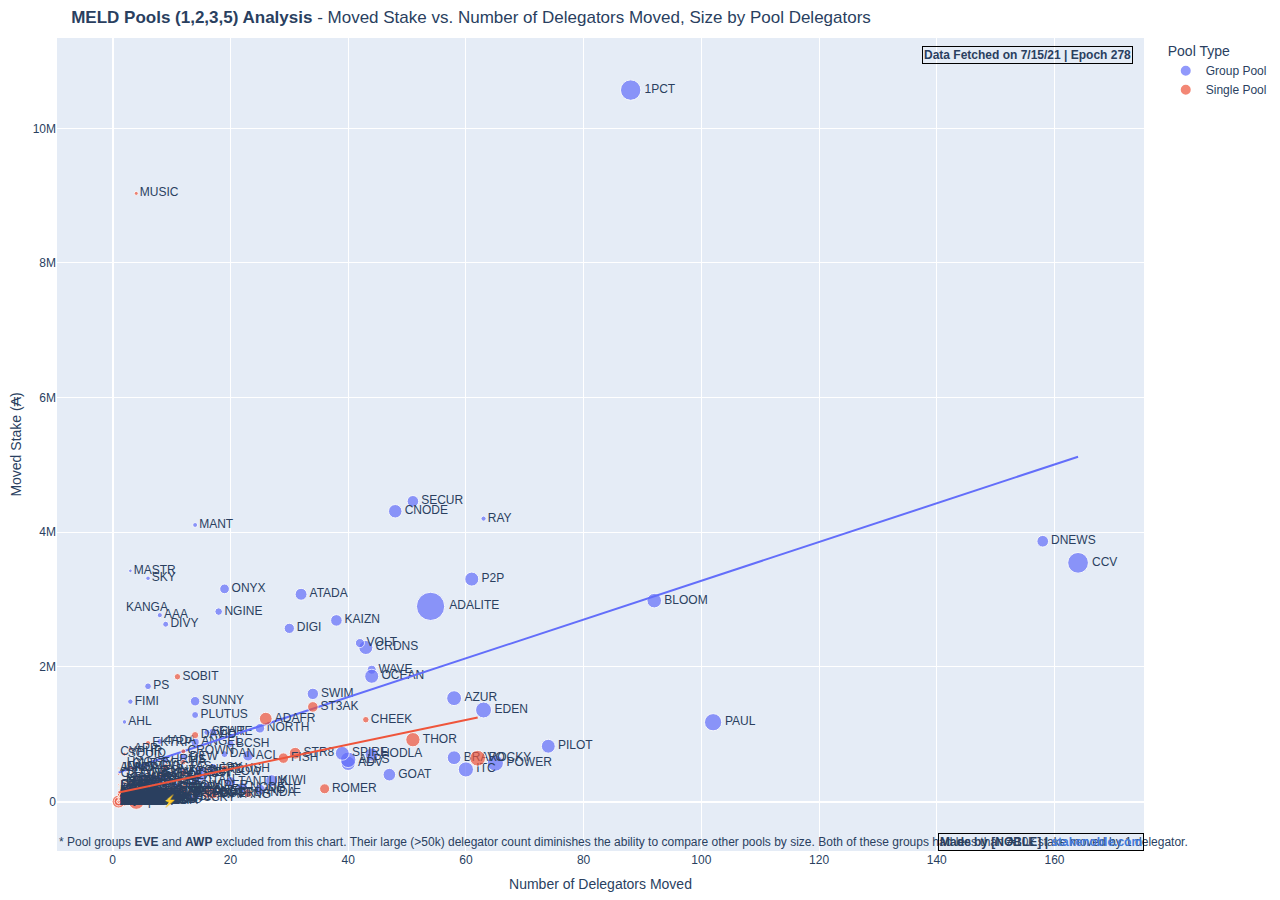
==== meld/scatter_moved_stake_vs_moved_num.html @ 7a12a962 "adding MELD research interactive charts" ====
<html>
<head><meta charset="utf-8" /></head>
<body>
    <div>                        <script type="text/javascript">window.PlotlyConfig = {MathJaxConfig: 'local'};</script>
        <script src="https://cdn.plot.ly/plotly-2.2.0.min.js"></script>                <div id="46b66e09-e6ca-4d3a-ac5b-6be91803b8ab" class="plotly-graph-div" style="height:100%; width:100%;"></div>            <script type="text/javascript">                                    window.PLOTLYENV=window.PLOTLYENV || {};                                    if (document.getElementById("46b66e09-e6ca-4d3a-ac5b-6be91803b8ab")) {                    Plotly.newPlot(                        "46b66e09-e6ca-4d3a-ac5b-6be91803b8ab",                        [{"customdata":[[3546212.306,164,2.7504832,125384308.6,12929,1.252577713,"Group Pool"],[3866968.863,158,6.4702372,55898519.09,4107,3.704572098,"Group Pool"],[1179049.884,102,1.7257276,67142850.81,8968,1.124586549,"Group Pool"],[2984603.232,92,1.5723258,186836310.9,6367,1.424369097,"Group Pool"],[10567634.4,88,0.8952632,1169826529.0,12576,0.694883133,"Group Pool"],[822571.1363,74,1.4665063,55267958.55,5819,1.255727134,"Group Pool"],[572278.3969,65,1.0511094,53872899.78,7982,0.807754443,"Group Pool"],[1360640.819,63,0.680403,198615091.7,7667,0.815006468,"Group Pool"],[4203076.259,63,12.813697,28598357.03,800,7.300115875,"Group Pool"],[3304852.618,61,2.1812592,148206375.6,5922,1.019555407,"Group Pool"],[477651.3775,60,0.9125923,51862413.36,6907,0.861202813,"Group Pool"],[652081.9637,58,1.1886097,54208818.25,5714,1.004851005,"Group Pool"],[1536357.413,58,2.1898857,68620611.09,6664,0.862838441,"Group Pool"],[2899885.34,54,0.3242707,891379229.5,24067,0.223871315,"Group Pool"],[4460345.276,51,2.9838681,145021641.8,4019,1.253071253,"Group Pool"],[4312283.156,48,7.0332833,57000235.47,5461,0.871301507,"Group Pool"],[400140.073,47,0.3332767,119662274.7,4811,0.967476328,"Group Pool"],[1958712.354,44,0.8382405,231710774.3,2480,1.743264659,"Group Pool"],[1861436.886,44,0.5752157,321745342.9,5947,0.734434986,"Group Pool"],[699852.3838,44,0.7251017,95817970.93,5239,0.832860117,"Group Pool"],[2288994.513,43,1.6768028,134220467.5,5948,0.717743282,"Group Pool"],[2354758.214,42,4.5783415,49077800.7,2492,1.657458564,"Group Pool"],[568056.8842,40,0.3972087,142444121.3,6140,0.647249191,"Group Pool"],[620698.8733,40,1.1636039,52722097.02,7273,0.546971147,"Group Pool"],[717463.6224,39,0.9972099,71229635.44,5810,0.666780646,"Group Pool"],[2691166.803,38,2.4821746,105728555.1,4021,0.93619118,"Group Pool"],[1600347.886,34,2.2299595,70165435.16,3917,0.860541635,"Group Pool"],[3079320.716,32,2.7438426,109147259.1,4291,0.740226694,"Group Pool"],[2573184.541,30,1.3422195,189137974.3,3175,0.936037441,"Group Pool"],[310376.7397,27,0.3679964,84031961.38,4316,0.621690076,"Group Pool"],[178242.7646,25,0.2628406,67635778.04,3460,0.717360115,"Group Pool"],[1088897.496,25,1.0625662,101389184.3,2764,0.89637863,"Group Pool"],[682048.707,23,0.4208879,161367910.6,3416,0.668799069,"Group Pool"],[199171.9804,22,0.3520818,56370638.34,3839,0.56980057,"Group Pool"],[290258.4653,20,0.4412289,65493842.01,3556,0.559284116,"Group Pool"],[858637.357,20,0.6509902,131038479.8,1661,1.189767995,"Group Pool"],[3159493.531,19,2.2812818,135336923.3,2830,0.666900667,"Group Pool"],[705769.7856,19,1.3373996,52066026.25,1439,1.303155007,"Group Pool"],[2822154.108,18,4.0532488,66804810.86,1723,1.03388857,"Group Pool"],[102925.2691,18,40.9616652,148346.9106,17,51.428571429,"Group Pool"],[1027318.014,17,1.7198062,58707204.12,2205,0.765076508,"Group Pool"],[501134.5307,17,0.5343536,93282182.31,2349,0.718512257,"Group Pool"],[437804.7629,17,0.7176634,60566384.82,1421,1.182197497,"Group Pool"],[1029500.596,16,1.8387695,54959062.05,1119,1.40969163,"Group Pool"],[234471.4229,16,1.2747991,18158341.91,1357,1.165331391,"Group Pool"],[409486.4037,15,0.5860568,69461964.99,5883,0.254323499,"Group Pool"],[882262.1108,14,1.3509065,64426630.93,2023,0.687285223,"Group Pool"],[4108568.066,14,7.5047264,50637838.95,721,1.904761905,"Group Pool"],[322862.3522,14,0.4783545,67171508.18,1995,0.696864111,"Group Pool"],[113473.0611,14,0.1889824,59930760.97,3993,0.34938857,"Group Pool"],[1286435.434,14,4.7350631,25881849.68,1459,0.950441276,"Group Pool"],[1490732.292,14,1.380073,106527635.4,2733,0.509646888,"Group Pool"],[57788.9665,13,0.1760608,32765513.58,1268,1.014832162,"Group Pool"],[655981.724,12,3.1416046,20224485.57,2234,0.53428317,"Group Pool"],[450229.5417,12,0.6265617,71406950.7,1438,0.827586207,"Group Pool"],[195642.5949,11,0.5170246,37644452.15,1617,0.675675676,"Group Pool"],[236677.7042,11,0.4809424,48974561.47,1321,0.825825826,"Group Pool"],[64762.14614,10,0.1154841,56014097.02,1898,0.524109015,"Group Pool"],[373210.1628,9,0.703418,52683457.87,1607,0.556930693,"Group Pool"],[122789.5467,9,0.2212436,55376925.37,1013,0.880626223,"Group Pool"],[329310.4527,9,0.6702574,48802628.73,529,1.672862454,"Group Pool"],[616596.7378,9,1.4154705,42944658.77,1284,0.696055684,"Group Pool"],[2634284.699,9,6.6458058,37004019.39,1075,0.830258303,"Group Pool"],[292204.3822,8,0.4986117,58311394.02,501,1.571709234,"Group Pool"],[2769104.179,8,5.9076489,44104097.73,798,0.992555831,"Group Pool"],[893303.6485,8,1.6432406,53469011.52,1108,0.716845878,"Group Pool"],[351458.1813,7,0.9900128,35148908.06,1432,0.486448923,"Group Pool"],[146264.0819,7,0.5282635,27541448.93,934,0.743889479,"Group Pool"],[261368.5741,7,0.4942953,52615644.91,1509,0.461741425,"Group Pool"],[4498.309691,6,0.0102729,43783635.71,836,0.712589074,"Group Pool"],[138222.495,6,0.2566313,53722109.02,1158,0.515463918,"Group Pool"],[532650.6528,6,0.9828126,53663909.99,694,0.857142857,"Group Pool"],[1713340.352,6,2.404287,69548549.26,1365,0.437636761,"Group Pool"],[3316823.809,6,7.083638,43506910.04,622,0.955414013,"Group Pool"],[89221.07516,5,0.149152,59729691.67,1299,0.383435583,"Group Pool"],[126121.8952,5,0.0485061,259886125.8,3031,0.164690382,"Group Pool"],[208678.2197,5,0.4511493,46046126.94,946,0.525762355,"Group Pool"],[44886.79175,5,0.1065995,42062980.48,248,1.976284585,"Group Pool"],[24449.36174,4,0.1639791,14885597.81,541,0.733944954,"Group Pool"],[48746.2663,4,0.0100845,483329913.8,1106,0.36036036,"Group Pool"],[96337.40816,4,0.3915085,24510385.08,579,0.686106346,"Group Pool"],[5867.41472,4,0.0295727,19834787.9,740,0.537634409,"Group Pool"],[1485157.698,3,5.0276271,28054775.71,880,0.339750849,"Group Pool"],[103884.2792,3,0.3532966,29300384.46,960,0.31152648,"Group Pool"],[28654.17291,3,0.0664848,43070148.21,1278,0.234192037,"Group Pool"],[3427531.651,3,8.3477265,37631931.03,399,0.746268657,"Group Pool"],[2518.967372,3,0.0057165,44062285.09,855,0.34965035,"Group Pool"],[19881.37717,2,0.1330252,14925693.81,438,0.454545455,"Group Pool"],[195756.5676,2,1.0380939,18661551.59,479,0.415800416,"Group Pool"],[13110.23051,2,0.0687109,19067158.18,1505,0.132714001,"Group Pool"],[3262.026128,2,0.0098608,33077504.89,518,0.384615385,"Group Pool"],[1183518.277,2,5.7164314,19520277.27,627,0.317965024,"Group Pool"],[9398.516321,2,0.531959,1757375.891,217,0.913242009,"Group Pool"],[234759.3938,2,0.533781,43745710.35,852,0.234192037,"Group Pool"],[2140.06656,1,0.0013509,158416950.9,457,0.218340611,"Group Pool"],[1238.149945,1,0.0002084,594168098.3,2131,0.046904315,"Group Pool"],[1016.778316,1,0.0002651,383525607.0,1061,0.094161959,"Group Pool"],[44671.79102,1,0.4790023,9281336.716,309,0.322580645,"Group Pool"],[44.389502,1,9.1e-06,488161828.3,114,0.869565217,"Group Pool"],[1104.62669,1,0.0004262,259178827.6,1553,0.064350064,"Group Pool"],[16191.67287,1,0.0341197,47439308.14,348,0.286532951,"Group Pool"],[1021.793761,1,0.001707,59859573.26,186,0.534759358,"Group Pool"],[150492.7147,1,1.5975825,9269534.903,107,0.925925926,"Group Pool"],[38643.34407,1,0.0865821,44593398.29,135,0.735294118,"Group Pool"],[12642.15481,1,0.0112721,112142199.0,376,0.265251989,"Group Pool"],[741.023469,1,0.0037325,19852459.41,211,0.471698113,"Group Pool"],[6232.359521,1,0.0102895,60563849.12,286,0.348432056,"Group Pool"],[1749.53507,1,0.0021226,82423993.59,467,0.213675214,"Group Pool"]],"hovertemplate":"<b>Name</b>: %{text}<br>Moved Stake (\u20b3): %{customdata[0]:,.0f}<br>% Stake Moved: %{customdata[2]:.2f}%<br>Num Delegators Moved: %{customdata[1]}<br>% Delegators Moved: %{customdata[5]:.2f}%<br>Pool Stake (\u20b3): %{customdata[3]:,.0f}<br>Pool Delegators: %{customdata[4]}<br>Pool Type: %{customdata[6]}<extra></extra>","legendgroup":"Group Pool","marker":{"color":"#636efa","size":[12929,4107,8968,6367,12576,5819,7982,7667,800,5922,6907,5714,6664,24067,4019,5461,4811,2480,5947,5239,5948,2492,6140,7273,5810,4021,3917,4291,3175,4316,3460,2764,3416,3839,3556,1661,2830,1439,1723,17,2205,2349,1421,1119,1357,5883,2023,721,1995,3993,1459,2733,1268,2234,1438,1617,1321,1898,1607,1013,529,1284,1075,501,798,1108,1432,934,1509,836,1158,694,1365,622,1299,3031,946,248,541,1106,579,740,880,960,1278,399,855,438,479,1505,518,627,217,852,457,2131,1061,309,114,1553,348,186,107,135,376,211,286,467],"sizemode":"area","sizeref":60.1675,"symbol":"circle"},"mode":"markers+text","name":"Group Pool","orientation":"v","showlegend":true,"text":["CCV","DNEWS","PAUL","BLOOM","1PCT","PILOT","POWER","EDEN","RAY","P2P","ITC","BRAVO","AZUR","ADALITE","SECUR","CNODE","GOAT","WAVE","OCEAN","HODLA","CRDNS","VOLT","ADV","ALPS","SPIRE","KAIZN","SWIM","ATADA","DIGI","KIWI","NOTE","NORTH","ACL","NODE","TANTUM","BCSH","ONYX","DAN","NGINE","WAITING","ELITE","JOY","CFLOW","SCAR","VIPER","STI","ANGEL","MANT","TITAN","NEDS","PLUTUS","SUNNY","HUSKY","DEW","KYSN","BSSP","CROW","ZETIC","CAPEX","TAPSY","CAFE","HRMS","DIVY","STACK","AAA","4ADA","KOPI","ADASTAT","VINCE","ADOSIA","TERA","LOVE","PS","SKY","CONGE","COOL","ENDVR","RAT","SWAG","EMURGO","NLD","BULPR","FIMI","UKADA","LONDN","MASTR","CANUK","0PCT","VS","THC","CHEAP","AHL","CAKE","DINO","JAZZ","MS","IOG","SPACE","LEO","SPS","ADAST","BEAST","EARN","CSN","FUN","ARTZ","STHK","AICHI"],"textposition":"middle right","type":"scatter","x":[164,158,102,92,88,74,65,63,63,61,60,58,58,54,51,48,47,44,44,44,43,42,40,40,39,38,34,32,30,27,25,25,23,22,20,20,19,19,18,18,17,17,17,16,16,15,14,14,14,14,14,14,13,12,12,11,11,10,9,9,9,9,9,8,8,8,7,7,7,6,6,6,6,6,5,5,5,5,4,4,4,4,3,3,3,3,3,2,2,2,2,2,2,2,1,1,1,1,1,1,1,1,1,1,1,1,1,1],"xaxis":"x","y":[3546212.306,3866968.863,1179049.884,2984603.232,10567634.4,822571.1363,572278.3969,1360640.819,4203076.259,3304852.618,477651.3775,652081.9637,1536357.413,2899885.34,4460345.276,4312283.156,400140.073,1958712.354,1861436.886,699852.3838,2288994.513,2354758.214,568056.8842,620698.8733,717463.6224,2691166.803,1600347.886,3079320.716,2573184.541,310376.7397,178242.7646,1088897.496,682048.707,199171.9804,290258.4653,858637.357,3159493.531,705769.7856,2822154.108,102925.2691,1027318.014,501134.5307,437804.7629,1029500.596,234471.4229,409486.4037,882262.1108,4108568.066,322862.3522,113473.0611,1286435.434,1490732.292,57788.9665,655981.724,450229.5417,195642.5949,236677.7042,64762.14614,373210.1628,122789.5467,329310.4527,616596.7378,2634284.699,292204.3822,2769104.179,893303.6485,351458.1813,146264.0819,261368.5741,4498.309691,138222.495,532650.6528,1713340.352,3316823.809,89221.07516,126121.8952,208678.2197,44886.79175,24449.36174,48746.2663,96337.40816,5867.41472,1485157.698,103884.2792,28654.17291,3427531.651,2518.967372,19881.37717,195756.5676,13110.23051,3262.026128,1183518.277,9398.516321,234759.3938,2140.06656,1238.149945,1016.778316,44671.79102,44.389502,1104.62669,16191.67287,1021.793761,150492.7147,38643.34407,12642.15481,741.023469,6232.359521,1749.53507],"yaxis":"y"},{"hovertemplate":"<b>OLS trendline</b><br>moved_stake_ada = 28786.5 * num_moved + 401080<br>R<sup>2</sup>=0.309057<br><br>Pool Type=Group Pool<br>Number of Delegators Moved=%{x}<br>Moved Stake (\u20b3)=%{y} <b>(trend)</b><extra></extra>","legendgroup":"Group Pool","marker":{"color":"#636efa","symbol":"circle"},"mode":"lines","name":"Group Pool","showlegend":false,"textposition":"middle right","type":"scatter","x":[1,1,1,1,1,1,1,1,1,1,1,1,1,1,2,2,2,2,2,2,2,3,3,3,3,3,4,4,4,4,5,5,5,5,6,6,6,6,6,7,7,7,8,8,8,9,9,9,9,9,10,11,11,12,12,13,14,14,14,14,14,14,15,16,16,17,17,17,18,18,19,19,20,20,22,23,25,25,27,30,32,34,38,39,40,40,42,43,44,44,44,47,48,51,54,58,58,60,61,63,63,65,74,88,92,102,158,164],"xaxis":"x","y":[429866.00479498773,429866.00479498773,429866.00479498773,429866.00479498773,429866.00479498773,429866.00479498773,429866.00479498773,429866.00479498773,429866.00479498773,429866.00479498773,429866.00479498773,429866.00479498773,429866.00479498773,429866.00479498773,458652.4567296595,458652.4567296595,458652.4567296595,458652.4567296595,458652.4567296595,458652.4567296595,458652.4567296595,487438.90866433125,487438.90866433125,487438.90866433125,487438.90866433125,487438.90866433125,516225.36059900303,516225.36059900303,516225.36059900303,516225.36059900303,545011.8125336748,545011.8125336748,545011.8125336748,545011.8125336748,573798.2644683465,573798.2644683465,573798.2644683465,573798.2644683465,573798.2644683465,602584.7164030182,602584.7164030182,602584.7164030182,631371.1683376901,631371.1683376901,631371.1683376901,660157.6202723618,660157.6202723618,660157.6202723618,660157.6202723618,660157.6202723618,688944.0722070335,717730.5241417054,717730.5241417054,746516.9760763771,746516.9760763771,775303.4280110488,804089.8799457205,804089.8799457205,804089.8799457205,804089.8799457205,804089.8799457205,804089.8799457205,832876.3318803923,861662.783815064,861662.783815064,890449.2357497357,890449.2357497357,890449.2357497357,919235.6876844076,919235.6876844076,948022.1396190793,948022.1396190793,976808.591553751,976808.591553751,1034381.4954230946,1063167.9473577663,1120740.8512271098,1120740.8512271098,1178313.7550964532,1264673.1109004687,1322246.014769812,1379818.9186391556,1494964.7263778425,1523751.1783125144,1552537.630247186,1552537.630247186,1610110.5341165299,1638896.9860512014,1667683.4379858733,1667683.4379858733,1667683.4379858733,1754042.7937898883,1782829.2457245602,1869188.6015285756,1955547.9573325906,2070693.7650712775,2070693.7650712775,2128266.6689406214,2157053.120875293,2214626.0247446364,2214626.0247446364,2272198.92861398,2531276.9960260256,2934287.3231114303,3049433.130850117,3337297.650196835,4949338.958538453,5122057.670146483],"yaxis":"y"},{"customdata":[[644061.606,62,1.2639277,50313092.45,7437,0.826776904,"Single Pool"],[919489.5613,51,1.8465709,48874945.68,6175,0.819145519,"Single Pool"],[1216540.093,43,7.6584458,14668407.43,1268,3.279938978,"Single Pool"],[190497.3836,36,0.7470524,25309370.02,3049,1.166936791,"Single Pool"],[1406746.581,34,3.1097421,43830013.34,3362,1.001177856,"Single Pool"],[718134.0564,31,1.1225809,63253566.08,4217,0.729755179,"Single Pool"],[645925.4494,29,1.5376501,41361383.62,3327,0.864123957,"Single Pool"],[1231797.752,26,2.0272076,59531479.88,4941,0.523454802,"Single Pool"],[121811.9219,23,0.3884459,31236970.97,2134,1.066295781,"Single Pool"],[489938.9053,19,1.6427791,29333846.75,1509,1.243455497,"Single Pool"],[121178.2337,17,0.4383876,27520626.64,3453,0.489913545,"Single Pool"],[153861.8289,17,71.1792449,62299.25737,13,56.666666667,"Single Pool"],[112366.6985,16,0.1755587,63892847.17,2242,0.708591674,"Single Pool"],[142491.6997,16,0.4499201,31527955.25,1311,1.205727204,"Single Pool"],[475729.5172,16,3.0606253,15067810.54,378,4.060913706,"Single Pool"],[987220.6259,14,3.6512867,26050388.43,1573,0.882167612,"Single Pool"],[117169.6479,13,0.2182518,53568372.79,1148,1.119724376,"Single Pool"],[423827.9596,12,1.249914,33484741.01,1393,0.854092527,"Single Pool"],[586056.3522,12,19.935303,2353735.198,832,1.421800948,"Single Pool"],[185674.3999,12,0.6349525,29056576.77,2279,0.523788739,"Single Pool"],[746853.9548,12,2.6937637,26978441.39,748,1.578947368,"Single Pool"],[66251.71563,11,1.6002684,4073786.088,433,2.477477477,"Single Pool"],[1854765.264,11,3.9066085,45622868.76,1235,0.88282504,"Single Pool"],[45862.55642,10,1.2416531,3647806.46,795,1.242236025,"Single Pool"],[139515.0341,10,0.4260706,32605062.98,3438,0.290023202,"Single Pool"],[188884.427,9,1.016278,18397016.33,707,1.25698324,"Single Pool"],[509710.4153,9,0.8024308,63011086.4,1467,0.609756098,"Single Pool"],[52996.38011,9,0.2448281,21593366.8,542,1.633393829,"Single Pool"],[144755.2252,8,0.6196729,23215185.04,544,1.449275362,"Single Pool"],[25818.88015,8,0.1276713,20197106.45,444,1.769911504,"Single Pool"],[160376.6347,8,0.6944904,22932331.65,324,2.409638554,"Single Pool"],[425007.4132,8,2.3256536,17849744.01,561,1.405975395,"Single Pool"],[19589.56793,8,0.0775122,25253301.63,974,0.814663951,"Single Pool"],[25569.99481,8,0.2574257,9907391.417,1053,0.754005655,"Single Pool"],[196533.6278,8,0.5851863,33388265.54,890,0.890868597,"Single Pool"],[413445.0708,7,1.9580288,20701927.72,411,1.674641148,"Single Pool"],[114228.3393,7,1.282707,8791027.559,273,2.5,"Single Pool"],[461704.7664,6,4.4626873,9884186.267,356,1.657458564,"Single Pool"],[49893.96929,6,0.15299,32562681.25,1508,0.396301189,"Single Pool"],[317440.5246,6,5.3982576,5562985.098,226,2.586206897,"Single Pool"],[361895.5452,6,0.884369,40559431.52,910,0.655021834,"Single Pool"],[69995.99299,6,0.4151249,16791431.81,2111,0.283419934,"Single Pool"],[869557.7341,6,2.2642653,37533969.25,799,0.745341615,"Single Pool"],[172936.5321,6,0.4585267,37542756.17,708,0.840336134,"Single Pool"],[18127.39356,6,0.2182352,8288227.615,592,1.003344482,"Single Pool"],[225036.4623,5,3.0588951,7131752.591,154,3.144654088,"Single Pool"],[304062.7474,5,3.6152227,8106560.166,421,1.17370892,"Single Pool"],[5273.141968,5,0.0827715,6365451.364,145,3.333333333,"Single Pool"],[81288.69937,5,0.3269238,24783431.37,403,1.225490196,"Single Pool"],[62002.29956,5,0.4046351,15261014.59,169,2.873563218,"Single Pool"],[43372.63782,5,0.1855606,23330467.36,599,0.82781457,"Single Pool"],[53553.06657,5,0.3105609,17190426.47,626,0.792393027,"Single Pool"],[31088.96603,4,0.38395,8066050.893,151,2.580645161,"Single Pool"],[74966.65453,4,2.231922,3283871.782,396,1.0,"Single Pool"],[9033381.457,4,75.0031856,3010615.592,480,0.826446281,"Single Pool"],[22000.22088,4,2.5817463,830144.7327,86,4.444444444,"Single Pool"],[61518.51486,4,0.2631306,23317942.79,723,0.550206327,"Single Pool"],[4516.792391,4,0.0328705,13736647.82,7865,0.05083238,"Single Pool"],[105932.3643,4,11.806733,791287.5924,67,5.633802817,"Single Pool"],[128816.5903,4,1.4122718,8992415.922,444,0.892857143,"Single Pool"],[9995.934638,4,0.1805912,5525122.304,271,1.454545455,"Single Pool"],[114536.6731,4,0.6679934,17031842.48,1051,0.379146919,"Single Pool"],[285036.7593,3,14.2008118,1722149.611,100,2.912621359,"Single Pool"],[20527.8112,3,0.5050887,4043671.437,688,0.434153401,"Single Pool"],[558794.9203,3,37.0372217,949943.8412,75,3.846153846,"Single Pool"],[4284.885346,3,0.0195024,21966819.26,284,1.045296167,"Single Pool"],[4739.401193,3,0.3148962,1500328.424,24,11.111111111,"Single Pool"],[157938.6171,3,1.2646607,12330677.61,491,0.607287449,"Single Pool"],[44924.75265,3,0.9316645,4777063.583,550,0.542495479,"Single Pool"],[1727.729161,3,0.0217426,7944539.945,449,0.663716814,"Single Pool"],[34119.92199,3,0.1717233,19835003.13,257,1.153846154,"Single Pool"],[171455.0779,3,0.9472173,17929468.91,323,0.920245399,"Single Pool"],[112121.6846,3,1.1451116,9679210.816,263,1.127819549,"Single Pool"],[8944.641116,3,0.1453453,6145120.127,154,1.910828025,"Single Pool"],[10955.23905,3,0.2595829,4209369.066,241,1.229508197,"Single Pool"],[25116.47815,3,0.1473398,17021513.72,555,0.537634409,"Single Pool"],[354072.4869,3,2.1617057,16025237.75,131,2.23880597,"Single Pool"],[129499.7307,3,1.9436818,6533099.551,377,0.789473684,"Single Pool"],[79586.99723,3,0.1804661,44021207.8,507,0.588235294,"Single Pool"],[12042.14028,3,0.1597169,7527634.342,264,1.123595506,"Single Pool"],[1075.238284,3,8.9748566,10905.32402,16,15.789473684,"Single Pool"],[12839.74139,3,0.2633948,4861872.664,568,0.525394046,"Single Pool"],[11261.5017,3,0.4980143,2250019.285,115,2.542372881,"Single Pool"],[307981.0356,3,6.4520635,4465391.65,51,5.555555556,"Single Pool"],[502339.5634,3,7.8617863,5887296.897,420,0.709219858,"Single Pool"],[3468.589357,3,0.2276307,1520310.355,88,3.296703297,"Single Pool"],[787236.4835,3,3.4187849,22239555.71,553,0.539568345,"Single Pool"],[4558.918101,2,0.0257085,17728553.85,59,3.278688525,"Single Pool"],[1529.552545,2,4.1667623,35178.86557,3,40.0,"Single Pool"],[31701.72287,2,0.1397707,22649530.09,160,1.234567901,"Single Pool"],[675.946673,2,0.0240813,2806258.418,95,2.06185567,"Single Pool"],[46713.44431,2,0.1392436,33501298.28,280,0.709219858,"Single Pool"],[274919.863,2,1.4634682,18510583.24,359,0.55401662,"Single Pool"],[704115.1798,2,3.4139656,19920438.95,427,0.466200466,"Single Pool"],[4654.769595,2,0.2315166,2005900.429,64,3.03030303,"Single Pool"],[13453.50728,2,0.1355584,9911055.459,72,2.702702703,"Single Pool"],[30237.19436,2,1.1888198,2513225.919,235,0.843881857,"Single Pool"],[8795.577387,2,0.3968673,2207456.068,69,2.816901408,"Single Pool"],[2824.448734,2,0.0191056,14780501.23,515,0.386847195,"Single Pool"],[15859.50444,2,29.1659631,38517.25109,13,13.333333333,"Single Pool"],[1734.400473,2,0.0185169,9364846.517,2386,0.083752094,"Single Pool"],[6005.337067,2,6.4455997,87164.22636,19,9.523809524,"Single Pool"],[86250.3419,2,1.2178093,6996167.144,253,0.784313725,"Single Pool"],[36621.68536,2,1.0171216,3563900.019,24,7.692307692,"Single Pool"],[14442.32159,2,0.0719257,20065045.13,178,1.111111111,"Single Pool"],[111666.3858,2,0.4743254,23430479.29,172,1.149425287,"Single Pool"],[3976.105638,2,0.2817978,1407002.277,160,1.234567901,"Single Pool"],[1306.63365,2,0.0820678,1590831.882,514,0.387596899,"Single Pool"],[26181.47359,2,0.5934003,4385928.764,233,0.85106383,"Single Pool"],[109764.4604,2,8.0100241,1260574.248,53,3.636363636,"Single Pool"],[2658.380291,2,0.305393,867819.9545,134,1.470588235,"Single Pool"],[29558.87406,2,0.2516307,11717368.5,293,0.677966102,"Single Pool"],[21147.25839,2,2.8652491,716912.7835,28,6.666666667,"Single Pool"],[55969.37667,2,5.4488246,971213.1882,62,3.125,"Single Pool"],[5578.193551,2,0.0947251,5883243.196,378,0.526315789,"Single Pool"],[26178.28357,2,0.0855432,30576219.92,281,0.706713781,"Single Pool"],[436537.5774,2,51.9963136,403017.2815,39,4.87804878,"Single Pool"],[331219.6891,2,5.1760713,6067836.046,31,6.060606061,"Single Pool"],[300529.0615,2,9.5115923,2859079.26,52,3.703703704,"Single Pool"],[95998.11791,2,0.6968674,13679667.2,510,0.390625,"Single Pool"],[158.228584,2,0.0040131,3942648.211,113,1.739130435,"Single Pool"],[216637.8832,2,6.9189257,2914453.449,283,0.701754386,"Single Pool"],[574838.9272,2,15.3253421,3176065.455,103,1.904761905,"Single Pool"],[101798.8601,2,0.3543098,28629796.5,172,1.149425287,"Single Pool"],[38020.21141,2,1.2415036,3024412.443,144,1.369863014,"Single Pool"],[2872022.427,2,31.5144237,6241336.124,14,12.5,"Single Pool"],[71046.55946,2,1.3979233,5011246.662,917,0.217627856,"Single Pool"],[126280.5233,2,0.7554701,16589208.15,280,0.709219858,"Single Pool"],[25664.92204,1,0.5064557,5041889.865,254,0.392156863,"Single Pool"],[405474.7111,1,27.9913326,1043097.663,125,0.793650794,"Single Pool"],[6638.96132,1,2.7155324,237842.0598,16,5.882352941,"Single Pool"],[20291.63877,1,7.3052088,257477.8191,13,7.142857143,"Single Pool"],[21241.61808,1,0.5643686,3742542.754,49,2.0,"Single Pool"],[500670.6977,1,11.1131717,4004530.075,87,1.136363636,"Single Pool"],[5479.736618,1,0.0233591,23453159.14,103,0.961538462,"Single Pool"],[4713.408868,1,0.0952497,4943764.143,449,0.222222222,"Single Pool"],[107050.7644,1,15.8859272,566820.917,153,0.649350649,"Single Pool"],[131090.7074,1,23.3350373,430685.5853,15,6.25,"Single Pool"],[5811.726642,1,0.0962704,6031064.872,98,1.01010101,"Single Pool"],[1162.657139,1,0.0830858,1398183.061,16,5.882352941,"Single Pool"],[1001.16742,1,0.02306,4340575.348,38,2.564102564,"Single Pool"],[3205.977097,1,3.7181586,83018.88464,3,25.0,"Single Pool"],[1002.350475,1,0.0135975,7370552.255,5055,0.019778481,"Single Pool"],[14.021961,1,0.0007634,1836673.67,105,0.943396226,"Single Pool"],[359.999658,1,0.002184,16483318.73,63,1.5625,"Single Pool"],[4942.397536,1,0.026148,18896674.25,116,0.854700855,"Single Pool"],[12717.26745,1,0.1465585,8664544.122,111,0.892857143,"Single Pool"],[11048.82636,1,60.8933466,7095.727985,6,14.285714286,"Single Pool"],[10072.11542,1,2.2320349,441180.4712,49,2.0,"Single Pool"],[152.263293,1,0.0037126,4101159.205,211,0.471698113,"Single Pool"],[1029.512343,1,0.0102225,10070026.29,49,2.0,"Single Pool"],[3120.416541,1,0.0199633,15627623.98,46,2.127659574,"Single Pool"],[47.451982,1,0.0002561,18531371.39,285,0.34965035,"Single Pool"],[1039.174881,1,0.0154108,6742106.138,177,0.561797753,"Single Pool"],[318.103904,1,0.004414,7206410.815,124,0.8,"Single Pool"],[429.889468,1,0.0473857,906783.131,63,1.5625,"Single Pool"],[505.581081,1,0.2369059,212904.4703,31,3.125,"Single Pool"],[35706.14308,1,0.2174744,16382840.47,155,0.641025641,"Single Pool"],[3720.506334,1,0.0556593,6680711.16,250,0.398406375,"Single Pool"],[996.301627,1,0.0145341,6853930.29,411,0.242718447,"Single Pool"],[129854.079,1,2.4186217,5239074.731,133,0.746268657,"Single Pool"],[2044.125036,1,0.0452401,4516349.836,48,2.040816327,"Single Pool"],[37.391597,1,0.0004956,7544421.632,91,1.086956522,"Single Pool"],[500094.9662,1,9.083474,5005452.439,9,10.0,"Single Pool"],[2328.96196,1,0.0143458,16232106.73,224,0.444444444,"Single Pool"],[5510.410688,1,0.0337846,16304906.8,29,3.333333333,"Single Pool"],[966.734742,1,0.0100433,9624663.457,21,4.545454545,"Single Pool"],[1255.578591,1,0.1465465,855522.854,146,0.680272109,"Single Pool"],[5403.412795,1,0.0374679,14416056.17,89,1.111111111,"Single Pool"],[33358.99262,1,4.7886002,663274.491,130,0.763358779,"Single Pool"],[88484.62604,1,2.2715481,3806860.018,49,2.0,"Single Pool"],[2138.820443,1,0.3645296,584595.4855,5,16.666666667,"Single Pool"],[1006.977443,1,0.0116025,8677980.618,135,0.735294118,"Single Pool"],[5992.349851,1,0.2792096,2140190.604,25,3.846153846,"Single Pool"],[838.473394,1,0.0053633,15632636.1,174,0.571428571,"Single Pool"],[252625.5126,1,9.7493122,2338588.188,101,0.980392157,"Single Pool"],[170879.5622,1,1.0693191,15809341.9,19,5.0,"Single Pool"],[230371.6107,1,4.4076394,4996272.132,38,2.564102564,"Single Pool"],[130508.9936,1,10.6030153,1100357.796,37,2.631578947,"Single Pool"],[160557.5536,1,4.0430416,3810649.527,8,11.111111111,"Single Pool"],[90827.14669,1,2.4088126,3679791.835,13,7.142857143,"Single Pool"],[3523.002768,1,0.0536303,6565532.693,29,3.333333333,"Single Pool"],[2093.024269,1,0.676656,307225.7992,12,7.692307692,"Single Pool"],[610.388464,1,0.0539546,1130689.597,15,6.25,"Single Pool"],[735.289533,1,0.040606,1810055.475,262,0.380228137,"Single Pool"],[5589.480341,1,0.0342841,16297847.54,65,1.515151515,"Single Pool"],[32632.26554,1,2.3129781,1378201.062,124,0.8,"Single Pool"],[314.463208,1,0.0189755,1656896.314,23,4.166666667,"Single Pool"],[15.823924,1,0.0130688,121066.324,12,7.692307692,"Single Pool"],[100094.9429,1,0.6758988,14709065.5,199,0.5,"Single Pool"],[2966.882236,1,0.046912,6321383.422,174,0.571428571,"Single Pool"],[36516.00141,1,4.196084,833724.0088,61,1.612903226,"Single Pool"],[49.009915,1,0.0009089,5392012.398,51,1.923076923,"Single Pool"],[10112.41852,1,0.1919228,5258889.623,191,0.520833333,"Single Pool"],[14203.82986,1,0.4005353,3532008.071,49,2.0,"Single Pool"],[816.493428,1,0.4724395,172008.4818,102,0.970873786,"Single Pool"],[19657.01141,1,0.5238793,3732545.265,30,3.225806452,"Single Pool"],[690.570399,1,0.015881,4347715.456,183,0.543478261,"Single Pool"],[2611.283895,1,0.0765491,3408640.72,82,1.204819277,"Single Pool"],[251790.7949,1,44.4674822,314444.9854,50,1.960784314,"Single Pool"],[20806.22616,1,1.5432882,1327368.813,34,2.857142857,"Single Pool"],[62904.80804,1,26.48286,174625.4584,10,9.090909091,"Single Pool"],[1160.934618,1,0.0534412,2171196.927,54,1.818181818,"Single Pool"],[6622.933805,1,0.2116217,3122987.5,62,1.587301587,"Single Pool"],[563.716882,1,0.0034506,16336119.81,446,0.223713647,"Single Pool"],[50003.27898,1,0.6030169,8242181.78,178,0.558659218,"Single Pool"],[735842.7867,1,21.4865666,2688821.562,43,2.272727273,"Single Pool"],[2089.146428,1,1.0817696,191033.9015,11,8.333333333,"Single Pool"],[1904.459588,1,0.4299155,441080.1647,47,2.083333333,"Single Pool"],[1897.281253,1,0.0265998,7130789.546,2308,0.043308792,"Single Pool"],[52740.34434,1,12.9216094,355415.8124,68,1.449275362,"Single Pool"],[101631.9985,1,0.834794,12072869.07,176,0.564971751,"Single Pool"],[64974.82788,1,1.7365424,3676645.734,56,1.754385965,"Single Pool"],[806.922791,1,0.0044428,18161504.42,361,0.276243094,"Single Pool"],[18.346773,1,0.0962407,19045.08128,4,20.0,"Single Pool"],[44997.65817,1,49.9988723,44999.68798,2,33.333333333,"Single Pool"],[185482.7252,1,3.3983461,5272546.538,53,1.851851852,"Single Pool"],[1109.428438,1,0.0319074,3475914.342,311,0.320512821,"Single Pool"],[50.568507,1,0.0007102,7120010.138,286,0.348432056,"Single Pool"],[10300.83141,1,0.2026872,5071830.235,50,1.960784314,"Single Pool"]],"hovertemplate":"<b>Name</b>: %{text}<br>Moved Stake (\u20b3): %{customdata[0]:,.0f}<br>% Stake Moved: %{customdata[2]:.2f}%<br>Num Delegators Moved: %{customdata[1]}<br>% Delegators Moved: %{customdata[5]:.2f}%<br>Pool Stake (\u20b3): %{customdata[3]:,.0f}<br>Pool Delegators: %{customdata[4]}<br>Pool Type: %{customdata[6]}<extra></extra>","legendgroup":"Single Pool","marker":{"color":"#EF553B","size":[7437,6175,1268,3049,3362,4217,3327,4941,2134,1509,3453,13,2242,1311,378,1573,1148,1393,832,2279,748,433,1235,795,3438,707,1467,542,544,444,324,561,974,1053,890,411,273,356,1508,226,910,2111,799,708,592,154,421,145,403,169,599,626,151,396,480,86,723,7865,67,444,271,1051,100,688,75,284,24,491,550,449,257,323,263,154,241,555,131,377,507,264,16,568,115,51,420,88,553,59,3,160,95,280,359,427,64,72,235,69,515,13,2386,19,253,24,178,172,160,514,233,53,134,293,28,62,378,281,39,31,52,510,113,283,103,172,144,14,917,280,254,125,16,13,49,87,103,449,153,15,98,16,38,3,5055,105,63,116,111,6,49,211,49,46,285,177,124,63,31,155,250,411,133,48,91,9,224,29,21,146,89,130,49,5,135,25,174,101,19,38,37,8,13,29,12,15,262,65,124,23,12,199,174,61,51,191,49,102,30,183,82,50,34,10,54,62,446,178,43,11,47,2308,68,176,56,361,4,2,53,311,286,50],"sizemode":"area","sizeref":60.1675,"symbol":"circle"},"mode":"markers+text","name":"Single Pool","orientation":"v","showlegend":true,"text":["ROCKY","THOR","CHEEK","ROMER","ST3AK","STR8","FISH","ADAFR","BANDA","PLUSH","LOOT","0e76c","HYPER","ONE1","NERD","DAVID","FAIR","QUEEN","TIA","BRADA","CROWN","HOSK","SOBIT","0","SARGA","ASTRA","OCTAS","POLY","GROW","MESH","247","SMAUG","ATLAS","SEED","BLOCK","PEGA","KYBBN","WEQNT","APOP","H4SH","ADAGE","CSS","EKTRP","GURU","WORLD","EoK","RATS","LUKE","HOTEL","BITA","WAAUS","NOOPS","SAND","ASPEN","MUSIC","ARTA","CERO","BTCAO","FORGE","POA","EAGLE","TOAST","MRQR","LAMB","CHRTY","AZTEC","ZOD","KIND","LIX","CAR","CARE4","ZONE","ADAOZ","NASEC","AOAUS","OASIS","ENACT","CLIMA","CLIO1","JOEY","a6774","POLAR","VADA","AFRIK","ADP","POOP","APP","AGAPE","GIVE","COSMC","BABEL","1JPN","BSP","SQUID","Malu","CRFA","BERRY","ADA","DEAD","DAWN","PHRCK","DEN","KOALA","1VICA","OYSTR","ADAAP","1COMM","TOPO\u26a1","SOLO","TEXAN","COSD","SUN","NFT","NFTY","ADI","LEAF","SUNNE","KNOW","NIMUE","BEAVR","GAIA","H2O","HYGGE","COFFE","PUMP","KANGA","ODIN","ADAVN","ECO","OZZY","COINZ","POOLU","TQWS","JUNO","OSAKA","ISR","NOBES","HEX","XYZ","ALPHA","DINGO","HOOAH","CARDs","EASY1","SHKTI","CPS","RDLRT","LINUX","ATM1","DARK","AACC","LTES","LATIN","BUFFY","ANP","ALLI","AADA","307","OUROS","UK007","LCP","AUSST","MUSE","AMM","100x","CASCH","e66b3","HYPE","SUGAR","SANP","ITZA","TECH","DUBAI","PRIDE","MNKY","CASP","4TUN8","DEE","ADAXP","DCT","ADAPG","ETR","BONE","LvLUp","21ADA","UWYO","AMINT","SBLYR","TSLA","BAKE1","SHA\u2618","K9K","AIR","USA01","CHAMP","BLIZZ","SOLRP","GREEN","EPIC","STAYK","LOOP","GOTO","CURRY","K8S","LEAD","1LOVE","CYPHR","GIBON","PAT","CETH","RIVER","NUTS","TBO","NSPYR","RELAY","3cfd6","LIV","KAWAN","ZEIT","ALOHA"],"textposition":"middle right","type":"scatter","x":[62,51,43,36,34,31,29,26,23,19,17,17,16,16,16,14,13,12,12,12,12,11,11,10,10,9,9,9,8,8,8,8,8,8,8,7,7,6,6,6,6,6,6,6,6,5,5,5,5,5,5,5,4,4,4,4,4,4,4,4,4,4,3,3,3,3,3,3,3,3,3,3,3,3,3,3,3,3,3,3,3,3,3,3,3,3,3,2,2,2,2,2,2,2,2,2,2,2,2,2,2,2,2,2,2,2,2,2,2,2,2,2,2,2,2,2,2,2,2,2,2,2,2,2,2,2,2,2,1,1,1,1,1,1,1,1,1,1,1,1,1,1,1,1,1,1,1,1,1,1,1,1,1,1,1,1,1,1,1,1,1,1,1,1,1,1,1,1,1,1,1,1,1,1,1,1,1,1,1,1,1,1,1,1,1,1,1,1,1,1,1,1,1,1,1,1,1,1,1,1,1,1,1,1,1,1,1,1,1,1,1,1,1,1,1,1,1,1,1,1],"xaxis":"x","y":[644061.606,919489.5613,1216540.093,190497.3836,1406746.581,718134.0564,645925.4494,1231797.752,121811.9219,489938.9053,121178.2337,153861.8289,112366.6985,142491.6997,475729.5172,987220.6259,117169.6479,423827.9596,586056.3522,185674.3999,746853.9548,66251.71563,1854765.264,45862.55642,139515.0341,188884.427,509710.4153,52996.38011,144755.2252,25818.88015,160376.6347,425007.4132,19589.56793,25569.99481,196533.6278,413445.0708,114228.3393,461704.7664,49893.96929,317440.5246,361895.5452,69995.99299,869557.7341,172936.5321,18127.39356,225036.4623,304062.7474,5273.141968,81288.69937,62002.29956,43372.63782,53553.06657,31088.96603,74966.65453,9033381.457,22000.22088,61518.51486,4516.792391,105932.3643,128816.5903,9995.934638,114536.6731,285036.7593,20527.8112,558794.9203,4284.885346,4739.401193,157938.6171,44924.75265,1727.729161,34119.92199,171455.0779,112121.6846,8944.641116,10955.23905,25116.47815,354072.4869,129499.7307,79586.99723,12042.14028,1075.238284,12839.74139,11261.5017,307981.0356,502339.5634,3468.589357,787236.4835,4558.918101,1529.552545,31701.72287,675.946673,46713.44431,274919.863,704115.1798,4654.769595,13453.50728,30237.19436,8795.577387,2824.448734,15859.50444,1734.400473,6005.337067,86250.3419,36621.68536,14442.32159,111666.3858,3976.105638,1306.63365,26181.47359,109764.4604,2658.380291,29558.87406,21147.25839,55969.37667,5578.193551,26178.28357,436537.5774,331219.6891,300529.0615,95998.11791,158.228584,216637.8832,574838.9272,101798.8601,38020.21141,2872022.427,71046.55946,126280.5233,25664.92204,405474.7111,6638.96132,20291.63877,21241.61808,500670.6977,5479.736618,4713.408868,107050.7644,131090.7074,5811.726642,1162.657139,1001.16742,3205.977097,1002.350475,14.021961,359.999658,4942.397536,12717.26745,11048.82636,10072.11542,152.263293,1029.512343,3120.416541,47.451982,1039.174881,318.103904,429.889468,505.581081,35706.14308,3720.506334,996.301627,129854.079,2044.125036,37.391597,500094.9662,2328.96196,5510.410688,966.734742,1255.578591,5403.412795,33358.99262,88484.62604,2138.820443,1006.977443,5992.349851,838.473394,252625.5126,170879.5622,230371.6107,130508.9936,160557.5536,90827.14669,3523.002768,2093.024269,610.388464,735.289533,5589.480341,32632.26554,314.463208,15.823924,100094.9429,2966.882236,36516.00141,49.009915,10112.41852,14203.82986,816.493428,19657.01141,690.570399,2611.283895,251790.7949,20806.22616,62904.80804,1160.934618,6622.933805,563.716882,50003.27898,735842.7867,2089.146428,1904.459588,1897.281253,52740.34434,101631.9985,64974.82788,806.922791,18.346773,44997.65817,185482.7252,1109.428438,50.568507,10300.83141],"yaxis":"y"},{"hovertemplate":"<b>OLS trendline</b><br>moved_stake_ada = 18299.5 * num_moved + 115730<br>R<sup>2</sup>=0.046325<br><br>Pool Type=Single Pool<br>Number of Delegators Moved=%{x}<br>Moved Stake (\u20b3)=%{y} <b>(trend)</b><extra></extra>","legendgroup":"Single Pool","marker":{"color":"#EF553B","symbol":"circle"},"mode":"lines","name":"Single Pool","showlegend":false,"textposition":"middle right","type":"scatter","x":[1,1,1,1,1,1,1,1,1,1,1,1,1,1,1,1,1,1,1,1,1,1,1,1,1,1,1,1,1,1,1,1,1,1,1,1,1,1,1,1,1,1,1,1,1,1,1,1,1,1,1,1,1,1,1,1,1,1,1,1,1,1,1,1,1,1,1,1,1,1,1,1,1,1,1,1,1,1,1,1,1,1,1,1,1,1,1,1,1,1,1,1,2,2,2,2,2,2,2,2,2,2,2,2,2,2,2,2,2,2,2,2,2,2,2,2,2,2,2,2,2,2,2,2,2,2,2,2,2,2,2,2,2,3,3,3,3,3,3,3,3,3,3,3,3,3,3,3,3,3,3,3,3,3,3,3,3,3,4,4,4,4,4,4,4,4,4,4,5,5,5,5,5,5,5,6,6,6,6,6,6,6,6,7,7,8,8,8,8,8,8,8,9,9,9,10,10,11,11,12,12,12,12,13,14,16,16,16,17,17,19,23,26,29,31,34,36,43,51,62],"xaxis":"x","y":[134029.06654580933,134029.06654580933,134029.06654580933,134029.06654580933,134029.06654580933,134029.06654580933,134029.06654580933,134029.06654580933,134029.06654580933,134029.06654580933,134029.06654580933,134029.06654580933,134029.06654580933,134029.06654580933,134029.06654580933,134029.06654580933,134029.06654580933,134029.06654580933,134029.06654580933,134029.06654580933,134029.06654580933,134029.06654580933,134029.06654580933,134029.06654580933,134029.06654580933,134029.06654580933,134029.06654580933,134029.06654580933,134029.06654580933,134029.06654580933,134029.06654580933,134029.06654580933,134029.06654580933,134029.06654580933,134029.06654580933,134029.06654580933,134029.06654580933,134029.06654580933,134029.06654580933,134029.06654580933,134029.06654580933,134029.06654580933,134029.06654580933,134029.06654580933,134029.06654580933,134029.06654580933,134029.06654580933,134029.06654580933,134029.06654580933,134029.06654580933,134029.06654580933,134029.06654580933,134029.06654580933,134029.06654580933,134029.06654580933,134029.06654580933,134029.06654580933,134029.06654580933,134029.06654580933,134029.06654580933,134029.06654580933,134029.06654580933,134029.06654580933,134029.06654580933,134029.06654580933,134029.06654580933,134029.06654580933,134029.06654580933,134029.06654580933,134029.06654580933,134029.06654580933,134029.06654580933,134029.06654580933,134029.06654580933,134029.06654580933,134029.06654580933,134029.06654580933,134029.06654580933,134029.06654580933,134029.06654580933,134029.06654580933,134029.06654580933,134029.06654580933,134029.06654580933,134029.06654580933,134029.06654580933,134029.06654580933,134029.06654580933,134029.06654580933,134029.06654580933,134029.06654580933,134029.06654580933,152328.54777978183,152328.54777978183,152328.54777978183,152328.54777978183,152328.54777978183,152328.54777978183,152328.54777978183,152328.54777978183,152328.54777978183,152328.54777978183,152328.54777978183,152328.54777978183,152328.54777978183,152328.54777978183,152328.54777978183,152328.54777978183,152328.54777978183,152328.54777978183,152328.54777978183,152328.54777978183,152328.54777978183,152328.54777978183,152328.54777978183,152328.54777978183,152328.54777978183,152328.54777978183,152328.54777978183,152328.54777978183,152328.54777978183,152328.54777978183,152328.54777978183,152328.54777978183,152328.54777978183,152328.54777978183,152328.54777978183,152328.54777978183,152328.54777978183,152328.54777978183,152328.54777978183,152328.54777978183,152328.54777978183,170628.02901375433,170628.02901375433,170628.02901375433,170628.02901375433,170628.02901375433,170628.02901375433,170628.02901375433,170628.02901375433,170628.02901375433,170628.02901375433,170628.02901375433,170628.02901375433,170628.02901375433,170628.02901375433,170628.02901375433,170628.02901375433,170628.02901375433,170628.02901375433,170628.02901375433,170628.02901375433,170628.02901375433,170628.02901375433,170628.02901375433,170628.02901375433,170628.02901375433,188927.5102477268,188927.5102477268,188927.5102477268,188927.5102477268,188927.5102477268,188927.5102477268,188927.5102477268,188927.5102477268,188927.5102477268,188927.5102477268,207226.99148169934,207226.99148169934,207226.99148169934,207226.99148169934,207226.99148169934,207226.99148169934,207226.99148169934,225526.4727156718,225526.4727156718,225526.4727156718,225526.4727156718,225526.4727156718,225526.4727156718,225526.4727156718,225526.4727156718,243825.9539496443,243825.9539496443,262125.43518361682,262125.43518361682,262125.43518361682,262125.43518361682,262125.43518361682,262125.43518361682,262125.43518361682,280424.9164175893,280424.9164175893,280424.9164175893,298724.3976515618,298724.3976515618,317023.8788855343,317023.8788855343,335323.3601195068,335323.3601195068,335323.3601195068,335323.3601195068,353622.8413534793,371922.3225874518,408521.2850553968,408521.2850553968,408521.2850553968,426820.76628936926,426820.76628936926,463419.72875731427,536617.6536932043,591516.0973951217,646414.5410970391,683013.5035649842,737911.9472669016,774510.9097348467,902607.2783726541,1049003.1282444343,1250297.4218181316],"yaxis":"y"}],                        {"annotations":[{"showarrow":false,"text":"* Pool groups <b>EVE</b> and <b>AWP</b> excluded from this chart. Their large (>50k) delegator count diminishes the ability to compare other pools by size. Both of these groups had less than \u20b310k stake moved by 1 delegator.","x":0,"xref":"paper","y":0,"yref":"paper"},{"align":"left","bordercolor":"rgba(0,0,0,1)","borderwidth":1,"showarrow":false,"text":"<b>Data Fetched on 7/15/21 | Epoch 278</b><br>","visible":true,"x":0.99,"xref":"paper","y":0.99,"yref":"paper"},{"align":"left","bordercolor":"rgba(0,0,0,1)","borderwidth":1,"showarrow":false,"text":"<b>Made by [NOBLE] | <a href=\"https://stakenoble.com\">stakenoble.com</a></b><br>","visible":true,"x":1,"xref":"paper","y":0,"yref":"paper"}],"legend":{"itemsizing":"constant","title":{"text":"Pool Type"},"tracegroupgap":0},"margin":{"b":10,"l":0,"r":0,"t":30},"template":{"data":{"bar":[{"error_x":{"color":"#2a3f5f"},"error_y":{"color":"#2a3f5f"},"marker":{"line":{"color":"#E5ECF6","width":0.5},"pattern":{"fillmode":"overlay","size":10,"solidity":0.2}},"type":"bar"}],"barpolar":[{"marker":{"line":{"color":"#E5ECF6","width":0.5},"pattern":{"fillmode":"overlay","size":10,"solidity":0.2}},"type":"barpolar"}],"carpet":[{"aaxis":{"endlinecolor":"#2a3f5f","gridcolor":"white","linecolor":"white","minorgridcolor":"white","startlinecolor":"#2a3f5f"},"baxis":{"endlinecolor":"#2a3f5f","gridcolor":"white","linecolor":"white","minorgridcolor":"white","startlinecolor":"#2a3f5f"},"type":"carpet"}],"choropleth":[{"colorbar":{"outlinewidth":0,"ticks":""},"type":"choropleth"}],"contour":[{"colorbar":{"outlinewidth":0,"ticks":""},"colorscale":[[0.0,"#0d0887"],[0.1111111111111111,"#46039f"],[0.2222222222222222,"#7201a8"],[0.3333333333333333,"#9c179e"],[0.4444444444444444,"#bd3786"],[0.5555555555555556,"#d8576b"],[0.6666666666666666,"#ed7953"],[0.7777777777777778,"#fb9f3a"],[0.8888888888888888,"#fdca26"],[1.0,"#f0f921"]],"type":"contour"}],"contourcarpet":[{"colorbar":{"outlinewidth":0,"ticks":""},"type":"contourcarpet"}],"heatmap":[{"colorbar":{"outlinewidth":0,"ticks":""},"colorscale":[[0.0,"#0d0887"],[0.1111111111111111,"#46039f"],[0.2222222222222222,"#7201a8"],[0.3333333333333333,"#9c179e"],[0.4444444444444444,"#bd3786"],[0.5555555555555556,"#d8576b"],[0.6666666666666666,"#ed7953"],[0.7777777777777778,"#fb9f3a"],[0.8888888888888888,"#fdca26"],[1.0,"#f0f921"]],"type":"heatmap"}],"heatmapgl":[{"colorbar":{"outlinewidth":0,"ticks":""},"colorscale":[[0.0,"#0d0887"],[0.1111111111111111,"#46039f"],[0.2222222222222222,"#7201a8"],[0.3333333333333333,"#9c179e"],[0.4444444444444444,"#bd3786"],[0.5555555555555556,"#d8576b"],[0.6666666666666666,"#ed7953"],[0.7777777777777778,"#fb9f3a"],[0.8888888888888888,"#fdca26"],[1.0,"#f0f921"]],"type":"heatmapgl"}],"histogram":[{"marker":{"pattern":{"fillmode":"overlay","size":10,"solidity":0.2}},"type":"histogram"}],"histogram2d":[{"colorbar":{"outlinewidth":0,"ticks":""},"colorscale":[[0.0,"#0d0887"],[0.1111111111111111,"#46039f"],[0.2222222222222222,"#7201a8"],[0.3333333333333333,"#9c179e"],[0.4444444444444444,"#bd3786"],[0.5555555555555556,"#d8576b"],[0.6666666666666666,"#ed7953"],[0.7777777777777778,"#fb9f3a"],[0.8888888888888888,"#fdca26"],[1.0,"#f0f921"]],"type":"histogram2d"}],"histogram2dcontour":[{"colorbar":{"outlinewidth":0,"ticks":""},"colorscale":[[0.0,"#0d0887"],[0.1111111111111111,"#46039f"],[0.2222222222222222,"#7201a8"],[0.3333333333333333,"#9c179e"],[0.4444444444444444,"#bd3786"],[0.5555555555555556,"#d8576b"],[0.6666666666666666,"#ed7953"],[0.7777777777777778,"#fb9f3a"],[0.8888888888888888,"#fdca26"],[1.0,"#f0f921"]],"type":"histogram2dcontour"}],"mesh3d":[{"colorbar":{"outlinewidth":0,"ticks":""},"type":"mesh3d"}],"parcoords":[{"line":{"colorbar":{"outlinewidth":0,"ticks":""}},"type":"parcoords"}],"pie":[{"automargin":true,"type":"pie"}],"scatter":[{"marker":{"colorbar":{"outlinewidth":0,"ticks":""}},"type":"scatter"}],"scatter3d":[{"line":{"colorbar":{"outlinewidth":0,"ticks":""}},"marker":{"colorbar":{"outlinewidth":0,"ticks":""}},"type":"scatter3d"}],"scattercarpet":[{"marker":{"colorbar":{"outlinewidth":0,"ticks":""}},"type":"scattercarpet"}],"scattergeo":[{"marker":{"colorbar":{"outlinewidth":0,"ticks":""}},"type":"scattergeo"}],"scattergl":[{"marker":{"colorbar":{"outlinewidth":0,"ticks":""}},"type":"scattergl"}],"scattermapbox":[{"marker":{"colorbar":{"outlinewidth":0,"ticks":""}},"type":"scattermapbox"}],"scatterpolar":[{"marker":{"colorbar":{"outlinewidth":0,"ticks":""}},"type":"scatterpolar"}],"scatterpolargl":[{"marker":{"colorbar":{"outlinewidth":0,"ticks":""}},"type":"scatterpolargl"}],"scatterternary":[{"marker":{"colorbar":{"outlinewidth":0,"ticks":""}},"type":"scatterternary"}],"surface":[{"colorbar":{"outlinewidth":0,"ticks":""},"colorscale":[[0.0,"#0d0887"],[0.1111111111111111,"#46039f"],[0.2222222222222222,"#7201a8"],[0.3333333333333333,"#9c179e"],[0.4444444444444444,"#bd3786"],[0.5555555555555556,"#d8576b"],[0.6666666666666666,"#ed7953"],[0.7777777777777778,"#fb9f3a"],[0.8888888888888888,"#fdca26"],[1.0,"#f0f921"]],"type":"surface"}],"table":[{"cells":{"fill":{"color":"#EBF0F8"},"line":{"color":"white"}},"header":{"fill":{"color":"#C8D4E3"},"line":{"color":"white"}},"type":"table"}]},"layout":{"annotationdefaults":{"arrowcolor":"#2a3f5f","arrowhead":0,"arrowwidth":1},"autotypenumbers":"strict","coloraxis":{"colorbar":{"outlinewidth":0,"ticks":""}},"colorscale":{"diverging":[[0,"#8e0152"],[0.1,"#c51b7d"],[0.2,"#de77ae"],[0.3,"#f1b6da"],[0.4,"#fde0ef"],[0.5,"#f7f7f7"],[0.6,"#e6f5d0"],[0.7,"#b8e186"],[0.8,"#7fbc41"],[0.9,"#4d9221"],[1,"#276419"]],"sequential":[[0.0,"#0d0887"],[0.1111111111111111,"#46039f"],[0.2222222222222222,"#7201a8"],[0.3333333333333333,"#9c179e"],[0.4444444444444444,"#bd3786"],[0.5555555555555556,"#d8576b"],[0.6666666666666666,"#ed7953"],[0.7777777777777778,"#fb9f3a"],[0.8888888888888888,"#fdca26"],[1.0,"#f0f921"]],"sequentialminus":[[0.0,"#0d0887"],[0.1111111111111111,"#46039f"],[0.2222222222222222,"#7201a8"],[0.3333333333333333,"#9c179e"],[0.4444444444444444,"#bd3786"],[0.5555555555555556,"#d8576b"],[0.6666666666666666,"#ed7953"],[0.7777777777777778,"#fb9f3a"],[0.8888888888888888,"#fdca26"],[1.0,"#f0f921"]]},"colorway":["#636efa","#EF553B","#00cc96","#ab63fa","#FFA15A","#19d3f3","#FF6692","#B6E880","#FF97FF","#FECB52"],"font":{"color":"#2a3f5f"},"geo":{"bgcolor":"white","lakecolor":"white","landcolor":"#E5ECF6","showlakes":true,"showland":true,"subunitcolor":"white"},"hoverlabel":{"align":"left"},"hovermode":"closest","mapbox":{"style":"light"},"paper_bgcolor":"white","plot_bgcolor":"#E5ECF6","polar":{"angularaxis":{"gridcolor":"white","linecolor":"white","ticks":""},"bgcolor":"#E5ECF6","radialaxis":{"gridcolor":"white","linecolor":"white","ticks":""}},"scene":{"xaxis":{"backgroundcolor":"#E5ECF6","gridcolor":"white","gridwidth":2,"linecolor":"white","showbackground":true,"ticks":"","zerolinecolor":"white"},"yaxis":{"backgroundcolor":"#E5ECF6","gridcolor":"white","gridwidth":2,"linecolor":"white","showbackground":true,"ticks":"","zerolinecolor":"white"},"zaxis":{"backgroundcolor":"#E5ECF6","gridcolor":"white","gridwidth":2,"linecolor":"white","showbackground":true,"ticks":"","zerolinecolor":"white"}},"shapedefaults":{"line":{"color":"#2a3f5f"}},"ternary":{"aaxis":{"gridcolor":"white","linecolor":"white","ticks":""},"baxis":{"gridcolor":"white","linecolor":"white","ticks":""},"bgcolor":"#E5ECF6","caxis":{"gridcolor":"white","linecolor":"white","ticks":""}},"title":{"x":0.05},"xaxis":{"automargin":true,"gridcolor":"white","linecolor":"white","ticks":"","title":{"standoff":15},"zerolinecolor":"white","zerolinewidth":2},"yaxis":{"automargin":true,"gridcolor":"white","linecolor":"white","ticks":"","title":{"standoff":15},"zerolinecolor":"white","zerolinewidth":2}}},"title":{"text":"<b>MELD Pools (1,2,3,5) Analysis</b> - Moved Stake vs. Number of Delegators Moved, Size by Pool Delegators"},"xaxis":{"anchor":"y","domain":[0.0,1.0],"title":{"text":"Number of Delegators Moved"}},"yaxis":{"anchor":"x","domain":[0.0,1.0],"title":{"text":"Moved Stake (\u20b3)"}}},                        {"responsive": true}                    )                };                            </script>        </div>
</body>
</html>
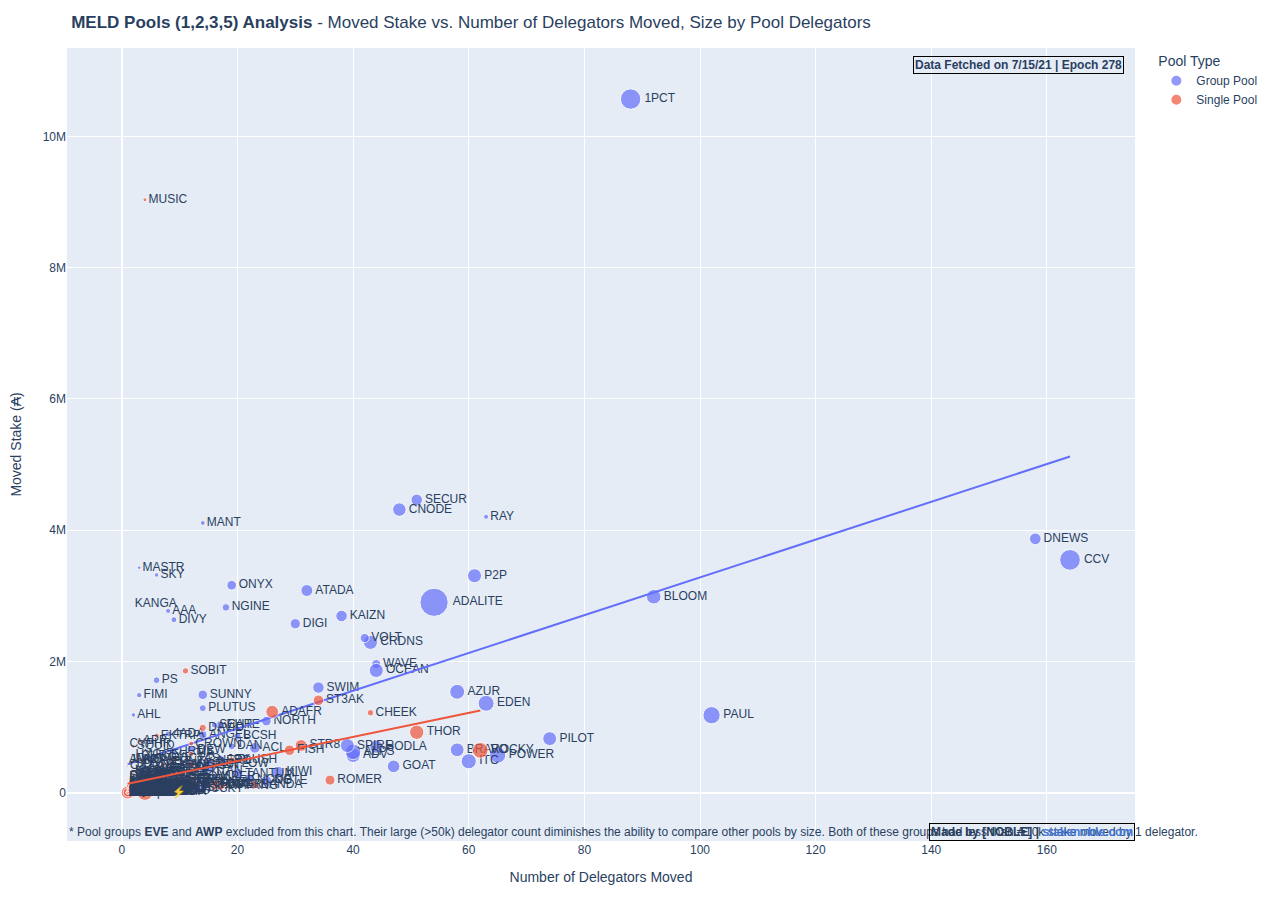
==== commit d2c9c2c4: "adding padding to meld charts" ====
--- a/meld/scatter_moved_stake_vs_moved_num.html
+++ b/meld/scatter_moved_stake_vs_moved_num.html
@@ -2,6 +2,6 @@
 <head><meta charset="utf-8" /></head>
 <body>
     <div>                        <script type="text/javascript">window.PlotlyConfig = {MathJaxConfig: 'local'};</script>
-        <script src="https://cdn.plot.ly/plotly-2.2.0.min.js"></script>                <div id="46b66e09-e6ca-4d3a-ac5b-6be91803b8ab" class="plotly-graph-div" style="height:100%; width:100%;"></div>            <script type="text/javascript">                                    window.PLOTLYENV=window.PLOTLYENV || {};                                    if (document.getElementById("46b66e09-e6ca-4d3a-ac5b-6be91803b8ab")) {                    Plotly.newPlot(                        "46b66e09-e6ca-4d3a-ac5b-6be91803b8ab",                        [{"customdata":[[3546212.306,164,2.7504832,125384308.6,12929,1.252577713,"Group Pool"],[3866968.863,158,6.4702372,55898519.09,4107,3.704572098,"Group Pool"],[1179049.884,102,1.7257276,67142850.81,8968,1.124586549,"Group Pool"],[2984603.232,92,1.5723258,186836310.9,6367,1.424369097,"Group Pool"],[10567634.4,88,0.8952632,1169826529.0,12576,0.694883133,"Group Pool"],[822571.1363,74,1.4665063,55267958.55,5819,1.255727134,"Group Pool"],[572278.3969,65,1.0511094,53872899.78,7982,0.807754443,"Group Pool"],[1360640.819,63,0.680403,198615091.7,7667,0.815006468,"Group Pool"],[4203076.259,63,12.813697,28598357.03,800,7.300115875,"Group Pool"],[3304852.618,61,2.1812592,148206375.6,5922,1.019555407,"Group Pool"],[477651.3775,60,0.9125923,51862413.36,6907,0.861202813,"Group Pool"],[652081.9637,58,1.1886097,54208818.25,5714,1.004851005,"Group Pool"],[1536357.413,58,2.1898857,68620611.09,6664,0.862838441,"Group Pool"],[2899885.34,54,0.3242707,891379229.5,24067,0.223871315,"Group Pool"],[4460345.276,51,2.9838681,145021641.8,4019,1.253071253,"Group Pool"],[4312283.156,48,7.0332833,57000235.47,5461,0.871301507,"Group Pool"],[400140.073,47,0.3332767,119662274.7,4811,0.967476328,"Group Pool"],[1958712.354,44,0.8382405,231710774.3,2480,1.743264659,"Group Pool"],[1861436.886,44,0.5752157,321745342.9,5947,0.734434986,"Group Pool"],[699852.3838,44,0.7251017,95817970.93,5239,0.832860117,"Group Pool"],[2288994.513,43,1.6768028,134220467.5,5948,0.717743282,"Group Pool"],[2354758.214,42,4.5783415,49077800.7,2492,1.657458564,"Group Pool"],[568056.8842,40,0.3972087,142444121.3,6140,0.647249191,"Group Pool"],[620698.8733,40,1.1636039,52722097.02,7273,0.546971147,"Group Pool"],[717463.6224,39,0.9972099,71229635.44,5810,0.666780646,"Group Pool"],[2691166.803,38,2.4821746,105728555.1,4021,0.93619118,"Group Pool"],[1600347.886,34,2.2299595,70165435.16,3917,0.860541635,"Group Pool"],[3079320.716,32,2.7438426,109147259.1,4291,0.740226694,"Group Pool"],[2573184.541,30,1.3422195,189137974.3,3175,0.936037441,"Group Pool"],[310376.7397,27,0.3679964,84031961.38,4316,0.621690076,"Group Pool"],[178242.7646,25,0.2628406,67635778.04,3460,0.717360115,"Group Pool"],[1088897.496,25,1.0625662,101389184.3,2764,0.89637863,"Group Pool"],[682048.707,23,0.4208879,161367910.6,3416,0.668799069,"Group Pool"],[199171.9804,22,0.3520818,56370638.34,3839,0.56980057,"Group Pool"],[290258.4653,20,0.4412289,65493842.01,3556,0.559284116,"Group Pool"],[858637.357,20,0.6509902,131038479.8,1661,1.189767995,"Group Pool"],[3159493.531,19,2.2812818,135336923.3,2830,0.666900667,"Group Pool"],[705769.7856,19,1.3373996,52066026.25,1439,1.303155007,"Group Pool"],[2822154.108,18,4.0532488,66804810.86,1723,1.03388857,"Group Pool"],[102925.2691,18,40.9616652,148346.9106,17,51.428571429,"Group Pool"],[1027318.014,17,1.7198062,58707204.12,2205,0.765076508,"Group Pool"],[501134.5307,17,0.5343536,93282182.31,2349,0.718512257,"Group Pool"],[437804.7629,17,0.7176634,60566384.82,1421,1.182197497,"Group Pool"],[1029500.596,16,1.8387695,54959062.05,1119,1.40969163,"Group Pool"],[234471.4229,16,1.2747991,18158341.91,1357,1.165331391,"Group Pool"],[409486.4037,15,0.5860568,69461964.99,5883,0.254323499,"Group Pool"],[882262.1108,14,1.3509065,64426630.93,2023,0.687285223,"Group Pool"],[4108568.066,14,7.5047264,50637838.95,721,1.904761905,"Group Pool"],[322862.3522,14,0.4783545,67171508.18,1995,0.696864111,"Group Pool"],[113473.0611,14,0.1889824,59930760.97,3993,0.34938857,"Group Pool"],[1286435.434,14,4.7350631,25881849.68,1459,0.950441276,"Group Pool"],[1490732.292,14,1.380073,106527635.4,2733,0.509646888,"Group Pool"],[57788.9665,13,0.1760608,32765513.58,1268,1.014832162,"Group Pool"],[655981.724,12,3.1416046,20224485.57,2234,0.53428317,"Group Pool"],[450229.5417,12,0.6265617,71406950.7,1438,0.827586207,"Group Pool"],[195642.5949,11,0.5170246,37644452.15,1617,0.675675676,"Group Pool"],[236677.7042,11,0.4809424,48974561.47,1321,0.825825826,"Group Pool"],[64762.14614,10,0.1154841,56014097.02,1898,0.524109015,"Group Pool"],[373210.1628,9,0.703418,52683457.87,1607,0.556930693,"Group Pool"],[122789.5467,9,0.2212436,55376925.37,1013,0.880626223,"Group Pool"],[329310.4527,9,0.6702574,48802628.73,529,1.672862454,"Group Pool"],[616596.7378,9,1.4154705,42944658.77,1284,0.696055684,"Group Pool"],[2634284.699,9,6.6458058,37004019.39,1075,0.830258303,"Group Pool"],[292204.3822,8,0.4986117,58311394.02,501,1.571709234,"Group Pool"],[2769104.179,8,5.9076489,44104097.73,798,0.992555831,"Group Pool"],[893303.6485,8,1.6432406,53469011.52,1108,0.716845878,"Group Pool"],[351458.1813,7,0.9900128,35148908.06,1432,0.486448923,"Group Pool"],[146264.0819,7,0.5282635,27541448.93,934,0.743889479,"Group Pool"],[261368.5741,7,0.4942953,52615644.91,1509,0.461741425,"Group Pool"],[4498.309691,6,0.0102729,43783635.71,836,0.712589074,"Group Pool"],[138222.495,6,0.2566313,53722109.02,1158,0.515463918,"Group Pool"],[532650.6528,6,0.9828126,53663909.99,694,0.857142857,"Group Pool"],[1713340.352,6,2.404287,69548549.26,1365,0.437636761,"Group Pool"],[3316823.809,6,7.083638,43506910.04,622,0.955414013,"Group Pool"],[89221.07516,5,0.149152,59729691.67,1299,0.383435583,"Group Pool"],[126121.8952,5,0.0485061,259886125.8,3031,0.164690382,"Group Pool"],[208678.2197,5,0.4511493,46046126.94,946,0.525762355,"Group Pool"],[44886.79175,5,0.1065995,42062980.48,248,1.976284585,"Group Pool"],[24449.36174,4,0.1639791,14885597.81,541,0.733944954,"Group Pool"],[48746.2663,4,0.0100845,483329913.8,1106,0.36036036,"Group Pool"],[96337.40816,4,0.3915085,24510385.08,579,0.686106346,"Group Pool"],[5867.41472,4,0.0295727,19834787.9,740,0.537634409,"Group Pool"],[1485157.698,3,5.0276271,28054775.71,880,0.339750849,"Group Pool"],[103884.2792,3,0.3532966,29300384.46,960,0.31152648,"Group Pool"],[28654.17291,3,0.0664848,43070148.21,1278,0.234192037,"Group Pool"],[3427531.651,3,8.3477265,37631931.03,399,0.746268657,"Group Pool"],[2518.967372,3,0.0057165,44062285.09,855,0.34965035,"Group Pool"],[19881.37717,2,0.1330252,14925693.81,438,0.454545455,"Group Pool"],[195756.5676,2,1.0380939,18661551.59,479,0.415800416,"Group Pool"],[13110.23051,2,0.0687109,19067158.18,1505,0.132714001,"Group Pool"],[3262.026128,2,0.0098608,33077504.89,518,0.384615385,"Group Pool"],[1183518.277,2,5.7164314,19520277.27,627,0.317965024,"Group Pool"],[9398.516321,2,0.531959,1757375.891,217,0.913242009,"Group Pool"],[234759.3938,2,0.533781,43745710.35,852,0.234192037,"Group Pool"],[2140.06656,1,0.0013509,158416950.9,457,0.218340611,"Group Pool"],[1238.149945,1,0.0002084,594168098.3,2131,0.046904315,"Group Pool"],[1016.778316,1,0.0002651,383525607.0,1061,0.094161959,"Group Pool"],[44671.79102,1,0.4790023,9281336.716,309,0.322580645,"Group Pool"],[44.389502,1,9.1e-06,488161828.3,114,0.869565217,"Group Pool"],[1104.62669,1,0.0004262,259178827.6,1553,0.064350064,"Group Pool"],[16191.67287,1,0.0341197,47439308.14,348,0.286532951,"Group Pool"],[1021.793761,1,0.001707,59859573.26,186,0.534759358,"Group Pool"],[150492.7147,1,1.5975825,9269534.903,107,0.925925926,"Group Pool"],[38643.34407,1,0.0865821,44593398.29,135,0.735294118,"Group Pool"],[12642.15481,1,0.0112721,112142199.0,376,0.265251989,"Group Pool"],[741.023469,1,0.0037325,19852459.41,211,0.471698113,"Group Pool"],[6232.359521,1,0.0102895,60563849.12,286,0.348432056,"Group Pool"],[1749.53507,1,0.0021226,82423993.59,467,0.213675214,"Group Pool"]],"hovertemplate":"<b>Name</b>: %{text}<br>Moved Stake (\u20b3): %{customdata[0]:,.0f}<br>% Stake Moved: %{customdata[2]:.2f}%<br>Num Delegators Moved: %{customdata[1]}<br>% Delegators Moved: %{customdata[5]:.2f}%<br>Pool Stake (\u20b3): %{customdata[3]:,.0f}<br>Pool Delegators: %{customdata[4]}<br>Pool Type: %{customdata[6]}<extra></extra>","legendgroup":"Group Pool","marker":{"color":"#636efa","size":[12929,4107,8968,6367,12576,5819,7982,7667,800,5922,6907,5714,6664,24067,4019,5461,4811,2480,5947,5239,5948,2492,6140,7273,5810,4021,3917,4291,3175,4316,3460,2764,3416,3839,3556,1661,2830,1439,1723,17,2205,2349,1421,1119,1357,5883,2023,721,1995,3993,1459,2733,1268,2234,1438,1617,1321,1898,1607,1013,529,1284,1075,501,798,1108,1432,934,1509,836,1158,694,1365,622,1299,3031,946,248,541,1106,579,740,880,960,1278,399,855,438,479,1505,518,627,217,852,457,2131,1061,309,114,1553,348,186,107,135,376,211,286,467],"sizemode":"area","sizeref":60.1675,"symbol":"circle"},"mode":"markers+text","name":"Group Pool","orientation":"v","showlegend":true,"text":["CCV","DNEWS","PAUL","BLOOM","1PCT","PILOT","POWER","EDEN","RAY","P2P","ITC","BRAVO","AZUR","ADALITE","SECUR","CNODE","GOAT","WAVE","OCEAN","HODLA","CRDNS","VOLT","ADV","ALPS","SPIRE","KAIZN","SWIM","ATADA","DIGI","KIWI","NOTE","NORTH","ACL","NODE","TANTUM","BCSH","ONYX","DAN","NGINE","WAITING","ELITE","JOY","CFLOW","SCAR","VIPER","STI","ANGEL","MANT","TITAN","NEDS","PLUTUS","SUNNY","HUSKY","DEW","KYSN","BSSP","CROW","ZETIC","CAPEX","TAPSY","CAFE","HRMS","DIVY","STACK","AAA","4ADA","KOPI","ADASTAT","VINCE","ADOSIA","TERA","LOVE","PS","SKY","CONGE","COOL","ENDVR","RAT","SWAG","EMURGO","NLD","BULPR","FIMI","UKADA","LONDN","MASTR","CANUK","0PCT","VS","THC","CHEAP","AHL","CAKE","DINO","JAZZ","MS","IOG","SPACE","LEO","SPS","ADAST","BEAST","EARN","CSN","FUN","ARTZ","STHK","AICHI"],"textposition":"middle right","type":"scatter","x":[164,158,102,92,88,74,65,63,63,61,60,58,58,54,51,48,47,44,44,44,43,42,40,40,39,38,34,32,30,27,25,25,23,22,20,20,19,19,18,18,17,17,17,16,16,15,14,14,14,14,14,14,13,12,12,11,11,10,9,9,9,9,9,8,8,8,7,7,7,6,6,6,6,6,5,5,5,5,4,4,4,4,3,3,3,3,3,2,2,2,2,2,2,2,1,1,1,1,1,1,1,1,1,1,1,1,1,1],"xaxis":"x","y":[3546212.306,3866968.863,1179049.884,2984603.232,10567634.4,822571.1363,572278.3969,1360640.819,4203076.259,3304852.618,477651.3775,652081.9637,1536357.413,2899885.34,4460345.276,4312283.156,400140.073,1958712.354,1861436.886,699852.3838,2288994.513,2354758.214,568056.8842,620698.8733,717463.6224,2691166.803,1600347.886,3079320.716,2573184.541,310376.7397,178242.7646,1088897.496,682048.707,199171.9804,290258.4653,858637.357,3159493.531,705769.7856,2822154.108,102925.2691,1027318.014,501134.5307,437804.7629,1029500.596,234471.4229,409486.4037,882262.1108,4108568.066,322862.3522,113473.0611,1286435.434,1490732.292,57788.9665,655981.724,450229.5417,195642.5949,236677.7042,64762.14614,373210.1628,122789.5467,329310.4527,616596.7378,2634284.699,292204.3822,2769104.179,893303.6485,351458.1813,146264.0819,261368.5741,4498.309691,138222.495,532650.6528,1713340.352,3316823.809,89221.07516,126121.8952,208678.2197,44886.79175,24449.36174,48746.2663,96337.40816,5867.41472,1485157.698,103884.2792,28654.17291,3427531.651,2518.967372,19881.37717,195756.5676,13110.23051,3262.026128,1183518.277,9398.516321,234759.3938,2140.06656,1238.149945,1016.778316,44671.79102,44.389502,1104.62669,16191.67287,1021.793761,150492.7147,38643.34407,12642.15481,741.023469,6232.359521,1749.53507],"yaxis":"y"},{"hovertemplate":"<b>OLS trendline</b><br>moved_stake_ada = 28786.5 * num_moved + 401080<br>R<sup>2</sup>=0.309057<br><br>Pool Type=Group Pool<br>Number of Delegators Moved=%{x}<br>Moved Stake (\u20b3)=%{y} <b>(trend)</b><extra></extra>","legendgroup":"Group Pool","marker":{"color":"#636efa","symbol":"circle"},"mode":"lines","name":"Group Pool","showlegend":false,"textposition":"middle right","type":"scatter","x":[1,1,1,1,1,1,1,1,1,1,1,1,1,1,2,2,2,2,2,2,2,3,3,3,3,3,4,4,4,4,5,5,5,5,6,6,6,6,6,7,7,7,8,8,8,9,9,9,9,9,10,11,11,12,12,13,14,14,14,14,14,14,15,16,16,17,17,17,18,18,19,19,20,20,22,23,25,25,27,30,32,34,38,39,40,40,42,43,44,44,44,47,48,51,54,58,58,60,61,63,63,65,74,88,92,102,158,164],"xaxis":"x","y":[429866.00479498773,429866.00479498773,429866.00479498773,429866.00479498773,429866.00479498773,429866.00479498773,429866.00479498773,429866.00479498773,429866.00479498773,429866.00479498773,429866.00479498773,429866.00479498773,429866.00479498773,429866.00479498773,458652.4567296595,458652.4567296595,458652.4567296595,458652.4567296595,458652.4567296595,458652.4567296595,458652.4567296595,487438.90866433125,487438.90866433125,487438.90866433125,487438.90866433125,487438.90866433125,516225.36059900303,516225.36059900303,516225.36059900303,516225.36059900303,545011.8125336748,545011.8125336748,545011.8125336748,545011.8125336748,573798.2644683465,573798.2644683465,573798.2644683465,573798.2644683465,573798.2644683465,602584.7164030182,602584.7164030182,602584.7164030182,631371.1683376901,631371.1683376901,631371.1683376901,660157.6202723618,660157.6202723618,660157.6202723618,660157.6202723618,660157.6202723618,688944.0722070335,717730.5241417054,717730.5241417054,746516.9760763771,746516.9760763771,775303.4280110488,804089.8799457205,804089.8799457205,804089.8799457205,804089.8799457205,804089.8799457205,804089.8799457205,832876.3318803923,861662.783815064,861662.783815064,890449.2357497357,890449.2357497357,890449.2357497357,919235.6876844076,919235.6876844076,948022.1396190793,948022.1396190793,976808.591553751,976808.591553751,1034381.4954230946,1063167.9473577663,1120740.8512271098,1120740.8512271098,1178313.7550964532,1264673.1109004687,1322246.014769812,1379818.9186391556,1494964.7263778425,1523751.1783125144,1552537.630247186,1552537.630247186,1610110.5341165299,1638896.9860512014,1667683.4379858733,1667683.4379858733,1667683.4379858733,1754042.7937898883,1782829.2457245602,1869188.6015285756,1955547.9573325906,2070693.7650712775,2070693.7650712775,2128266.6689406214,2157053.120875293,2214626.0247446364,2214626.0247446364,2272198.92861398,2531276.9960260256,2934287.3231114303,3049433.130850117,3337297.650196835,4949338.958538453,5122057.670146483],"yaxis":"y"},{"customdata":[[644061.606,62,1.2639277,50313092.45,7437,0.826776904,"Single Pool"],[919489.5613,51,1.8465709,48874945.68,6175,0.819145519,"Single Pool"],[1216540.093,43,7.6584458,14668407.43,1268,3.279938978,"Single Pool"],[190497.3836,36,0.7470524,25309370.02,3049,1.166936791,"Single Pool"],[1406746.581,34,3.1097421,43830013.34,3362,1.001177856,"Single Pool"],[718134.0564,31,1.1225809,63253566.08,4217,0.729755179,"Single Pool"],[645925.4494,29,1.5376501,41361383.62,3327,0.864123957,"Single Pool"],[1231797.752,26,2.0272076,59531479.88,4941,0.523454802,"Single Pool"],[121811.9219,23,0.3884459,31236970.97,2134,1.066295781,"Single Pool"],[489938.9053,19,1.6427791,29333846.75,1509,1.243455497,"Single Pool"],[121178.2337,17,0.4383876,27520626.64,3453,0.489913545,"Single Pool"],[153861.8289,17,71.1792449,62299.25737,13,56.666666667,"Single Pool"],[112366.6985,16,0.1755587,63892847.17,2242,0.708591674,"Single Pool"],[142491.6997,16,0.4499201,31527955.25,1311,1.205727204,"Single Pool"],[475729.5172,16,3.0606253,15067810.54,378,4.060913706,"Single Pool"],[987220.6259,14,3.6512867,26050388.43,1573,0.882167612,"Single Pool"],[117169.6479,13,0.2182518,53568372.79,1148,1.119724376,"Single Pool"],[423827.9596,12,1.249914,33484741.01,1393,0.854092527,"Single Pool"],[586056.3522,12,19.935303,2353735.198,832,1.421800948,"Single Pool"],[185674.3999,12,0.6349525,29056576.77,2279,0.523788739,"Single Pool"],[746853.9548,12,2.6937637,26978441.39,748,1.578947368,"Single Pool"],[66251.71563,11,1.6002684,4073786.088,433,2.477477477,"Single Pool"],[1854765.264,11,3.9066085,45622868.76,1235,0.88282504,"Single Pool"],[45862.55642,10,1.2416531,3647806.46,795,1.242236025,"Single Pool"],[139515.0341,10,0.4260706,32605062.98,3438,0.290023202,"Single Pool"],[188884.427,9,1.016278,18397016.33,707,1.25698324,"Single Pool"],[509710.4153,9,0.8024308,63011086.4,1467,0.609756098,"Single Pool"],[52996.38011,9,0.2448281,21593366.8,542,1.633393829,"Single Pool"],[144755.2252,8,0.6196729,23215185.04,544,1.449275362,"Single Pool"],[25818.88015,8,0.1276713,20197106.45,444,1.769911504,"Single Pool"],[160376.6347,8,0.6944904,22932331.65,324,2.409638554,"Single Pool"],[425007.4132,8,2.3256536,17849744.01,561,1.405975395,"Single Pool"],[19589.56793,8,0.0775122,25253301.63,974,0.814663951,"Single Pool"],[25569.99481,8,0.2574257,9907391.417,1053,0.754005655,"Single Pool"],[196533.6278,8,0.5851863,33388265.54,890,0.890868597,"Single Pool"],[413445.0708,7,1.9580288,20701927.72,411,1.674641148,"Single Pool"],[114228.3393,7,1.282707,8791027.559,273,2.5,"Single Pool"],[461704.7664,6,4.4626873,9884186.267,356,1.657458564,"Single Pool"],[49893.96929,6,0.15299,32562681.25,1508,0.396301189,"Single Pool"],[317440.5246,6,5.3982576,5562985.098,226,2.586206897,"Single Pool"],[361895.5452,6,0.884369,40559431.52,910,0.655021834,"Single Pool"],[69995.99299,6,0.4151249,16791431.81,2111,0.283419934,"Single Pool"],[869557.7341,6,2.2642653,37533969.25,799,0.745341615,"Single Pool"],[172936.5321,6,0.4585267,37542756.17,708,0.840336134,"Single Pool"],[18127.39356,6,0.2182352,8288227.615,592,1.003344482,"Single Pool"],[225036.4623,5,3.0588951,7131752.591,154,3.144654088,"Single Pool"],[304062.7474,5,3.6152227,8106560.166,421,1.17370892,"Single Pool"],[5273.141968,5,0.0827715,6365451.364,145,3.333333333,"Single Pool"],[81288.69937,5,0.3269238,24783431.37,403,1.225490196,"Single Pool"],[62002.29956,5,0.4046351,15261014.59,169,2.873563218,"Single Pool"],[43372.63782,5,0.1855606,23330467.36,599,0.82781457,"Single Pool"],[53553.06657,5,0.3105609,17190426.47,626,0.792393027,"Single Pool"],[31088.96603,4,0.38395,8066050.893,151,2.580645161,"Single Pool"],[74966.65453,4,2.231922,3283871.782,396,1.0,"Single Pool"],[9033381.457,4,75.0031856,3010615.592,480,0.826446281,"Single Pool"],[22000.22088,4,2.5817463,830144.7327,86,4.444444444,"Single Pool"],[61518.51486,4,0.2631306,23317942.79,723,0.550206327,"Single Pool"],[4516.792391,4,0.0328705,13736647.82,7865,0.05083238,"Single Pool"],[105932.3643,4,11.806733,791287.5924,67,5.633802817,"Single Pool"],[128816.5903,4,1.4122718,8992415.922,444,0.892857143,"Single Pool"],[9995.934638,4,0.1805912,5525122.304,271,1.454545455,"Single Pool"],[114536.6731,4,0.6679934,17031842.48,1051,0.379146919,"Single Pool"],[285036.7593,3,14.2008118,1722149.611,100,2.912621359,"Single Pool"],[20527.8112,3,0.5050887,4043671.437,688,0.434153401,"Single Pool"],[558794.9203,3,37.0372217,949943.8412,75,3.846153846,"Single Pool"],[4284.885346,3,0.0195024,21966819.26,284,1.045296167,"Single Pool"],[4739.401193,3,0.3148962,1500328.424,24,11.111111111,"Single Pool"],[157938.6171,3,1.2646607,12330677.61,491,0.607287449,"Single Pool"],[44924.75265,3,0.9316645,4777063.583,550,0.542495479,"Single Pool"],[1727.729161,3,0.0217426,7944539.945,449,0.663716814,"Single Pool"],[34119.92199,3,0.1717233,19835003.13,257,1.153846154,"Single Pool"],[171455.0779,3,0.9472173,17929468.91,323,0.920245399,"Single Pool"],[112121.6846,3,1.1451116,9679210.816,263,1.127819549,"Single Pool"],[8944.641116,3,0.1453453,6145120.127,154,1.910828025,"Single Pool"],[10955.23905,3,0.2595829,4209369.066,241,1.229508197,"Single Pool"],[25116.47815,3,0.1473398,17021513.72,555,0.537634409,"Single Pool"],[354072.4869,3,2.1617057,16025237.75,131,2.23880597,"Single Pool"],[129499.7307,3,1.9436818,6533099.551,377,0.789473684,"Single Pool"],[79586.99723,3,0.1804661,44021207.8,507,0.588235294,"Single Pool"],[12042.14028,3,0.1597169,7527634.342,264,1.123595506,"Single Pool"],[1075.238284,3,8.9748566,10905.32402,16,15.789473684,"Single Pool"],[12839.74139,3,0.2633948,4861872.664,568,0.525394046,"Single Pool"],[11261.5017,3,0.4980143,2250019.285,115,2.542372881,"Single Pool"],[307981.0356,3,6.4520635,4465391.65,51,5.555555556,"Single Pool"],[502339.5634,3,7.8617863,5887296.897,420,0.709219858,"Single Pool"],[3468.589357,3,0.2276307,1520310.355,88,3.296703297,"Single Pool"],[787236.4835,3,3.4187849,22239555.71,553,0.539568345,"Single Pool"],[4558.918101,2,0.0257085,17728553.85,59,3.278688525,"Single Pool"],[1529.552545,2,4.1667623,35178.86557,3,40.0,"Single Pool"],[31701.72287,2,0.1397707,22649530.09,160,1.234567901,"Single Pool"],[675.946673,2,0.0240813,2806258.418,95,2.06185567,"Single Pool"],[46713.44431,2,0.1392436,33501298.28,280,0.709219858,"Single Pool"],[274919.863,2,1.4634682,18510583.24,359,0.55401662,"Single Pool"],[704115.1798,2,3.4139656,19920438.95,427,0.466200466,"Single Pool"],[4654.769595,2,0.2315166,2005900.429,64,3.03030303,"Single Pool"],[13453.50728,2,0.1355584,9911055.459,72,2.702702703,"Single Pool"],[30237.19436,2,1.1888198,2513225.919,235,0.843881857,"Single Pool"],[8795.577387,2,0.3968673,2207456.068,69,2.816901408,"Single Pool"],[2824.448734,2,0.0191056,14780501.23,515,0.386847195,"Single Pool"],[15859.50444,2,29.1659631,38517.25109,13,13.333333333,"Single Pool"],[1734.400473,2,0.0185169,9364846.517,2386,0.083752094,"Single Pool"],[6005.337067,2,6.4455997,87164.22636,19,9.523809524,"Single Pool"],[86250.3419,2,1.2178093,6996167.144,253,0.784313725,"Single Pool"],[36621.68536,2,1.0171216,3563900.019,24,7.692307692,"Single Pool"],[14442.32159,2,0.0719257,20065045.13,178,1.111111111,"Single Pool"],[111666.3858,2,0.4743254,23430479.29,172,1.149425287,"Single Pool"],[3976.105638,2,0.2817978,1407002.277,160,1.234567901,"Single Pool"],[1306.63365,2,0.0820678,1590831.882,514,0.387596899,"Single Pool"],[26181.47359,2,0.5934003,4385928.764,233,0.85106383,"Single Pool"],[109764.4604,2,8.0100241,1260574.248,53,3.636363636,"Single Pool"],[2658.380291,2,0.305393,867819.9545,134,1.470588235,"Single Pool"],[29558.87406,2,0.2516307,11717368.5,293,0.677966102,"Single Pool"],[21147.25839,2,2.8652491,716912.7835,28,6.666666667,"Single Pool"],[55969.37667,2,5.4488246,971213.1882,62,3.125,"Single Pool"],[5578.193551,2,0.0947251,5883243.196,378,0.526315789,"Single Pool"],[26178.28357,2,0.0855432,30576219.92,281,0.706713781,"Single Pool"],[436537.5774,2,51.9963136,403017.2815,39,4.87804878,"Single Pool"],[331219.6891,2,5.1760713,6067836.046,31,6.060606061,"Single Pool"],[300529.0615,2,9.5115923,2859079.26,52,3.703703704,"Single Pool"],[95998.11791,2,0.6968674,13679667.2,510,0.390625,"Single Pool"],[158.228584,2,0.0040131,3942648.211,113,1.739130435,"Single Pool"],[216637.8832,2,6.9189257,2914453.449,283,0.701754386,"Single Pool"],[574838.9272,2,15.3253421,3176065.455,103,1.904761905,"Single Pool"],[101798.8601,2,0.3543098,28629796.5,172,1.149425287,"Single Pool"],[38020.21141,2,1.2415036,3024412.443,144,1.369863014,"Single Pool"],[2872022.427,2,31.5144237,6241336.124,14,12.5,"Single Pool"],[71046.55946,2,1.3979233,5011246.662,917,0.217627856,"Single Pool"],[126280.5233,2,0.7554701,16589208.15,280,0.709219858,"Single Pool"],[25664.92204,1,0.5064557,5041889.865,254,0.392156863,"Single Pool"],[405474.7111,1,27.9913326,1043097.663,125,0.793650794,"Single Pool"],[6638.96132,1,2.7155324,237842.0598,16,5.882352941,"Single Pool"],[20291.63877,1,7.3052088,257477.8191,13,7.142857143,"Single Pool"],[21241.61808,1,0.5643686,3742542.754,49,2.0,"Single Pool"],[500670.6977,1,11.1131717,4004530.075,87,1.136363636,"Single Pool"],[5479.736618,1,0.0233591,23453159.14,103,0.961538462,"Single Pool"],[4713.408868,1,0.0952497,4943764.143,449,0.222222222,"Single Pool"],[107050.7644,1,15.8859272,566820.917,153,0.649350649,"Single Pool"],[131090.7074,1,23.3350373,430685.5853,15,6.25,"Single Pool"],[5811.726642,1,0.0962704,6031064.872,98,1.01010101,"Single Pool"],[1162.657139,1,0.0830858,1398183.061,16,5.882352941,"Single Pool"],[1001.16742,1,0.02306,4340575.348,38,2.564102564,"Single Pool"],[3205.977097,1,3.7181586,83018.88464,3,25.0,"Single Pool"],[1002.350475,1,0.0135975,7370552.255,5055,0.019778481,"Single Pool"],[14.021961,1,0.0007634,1836673.67,105,0.943396226,"Single Pool"],[359.999658,1,0.002184,16483318.73,63,1.5625,"Single Pool"],[4942.397536,1,0.026148,18896674.25,116,0.854700855,"Single Pool"],[12717.26745,1,0.1465585,8664544.122,111,0.892857143,"Single Pool"],[11048.82636,1,60.8933466,7095.727985,6,14.285714286,"Single Pool"],[10072.11542,1,2.2320349,441180.4712,49,2.0,"Single Pool"],[152.263293,1,0.0037126,4101159.205,211,0.471698113,"Single Pool"],[1029.512343,1,0.0102225,10070026.29,49,2.0,"Single Pool"],[3120.416541,1,0.0199633,15627623.98,46,2.127659574,"Single Pool"],[47.451982,1,0.0002561,18531371.39,285,0.34965035,"Single Pool"],[1039.174881,1,0.0154108,6742106.138,177,0.561797753,"Single Pool"],[318.103904,1,0.004414,7206410.815,124,0.8,"Single Pool"],[429.889468,1,0.0473857,906783.131,63,1.5625,"Single Pool"],[505.581081,1,0.2369059,212904.4703,31,3.125,"Single Pool"],[35706.14308,1,0.2174744,16382840.47,155,0.641025641,"Single Pool"],[3720.506334,1,0.0556593,6680711.16,250,0.398406375,"Single Pool"],[996.301627,1,0.0145341,6853930.29,411,0.242718447,"Single Pool"],[129854.079,1,2.4186217,5239074.731,133,0.746268657,"Single Pool"],[2044.125036,1,0.0452401,4516349.836,48,2.040816327,"Single Pool"],[37.391597,1,0.0004956,7544421.632,91,1.086956522,"Single Pool"],[500094.9662,1,9.083474,5005452.439,9,10.0,"Single Pool"],[2328.96196,1,0.0143458,16232106.73,224,0.444444444,"Single Pool"],[5510.410688,1,0.0337846,16304906.8,29,3.333333333,"Single Pool"],[966.734742,1,0.0100433,9624663.457,21,4.545454545,"Single Pool"],[1255.578591,1,0.1465465,855522.854,146,0.680272109,"Single Pool"],[5403.412795,1,0.0374679,14416056.17,89,1.111111111,"Single Pool"],[33358.99262,1,4.7886002,663274.491,130,0.763358779,"Single Pool"],[88484.62604,1,2.2715481,3806860.018,49,2.0,"Single Pool"],[2138.820443,1,0.3645296,584595.4855,5,16.666666667,"Single Pool"],[1006.977443,1,0.0116025,8677980.618,135,0.735294118,"Single Pool"],[5992.349851,1,0.2792096,2140190.604,25,3.846153846,"Single Pool"],[838.473394,1,0.0053633,15632636.1,174,0.571428571,"Single Pool"],[252625.5126,1,9.7493122,2338588.188,101,0.980392157,"Single Pool"],[170879.5622,1,1.0693191,15809341.9,19,5.0,"Single Pool"],[230371.6107,1,4.4076394,4996272.132,38,2.564102564,"Single Pool"],[130508.9936,1,10.6030153,1100357.796,37,2.631578947,"Single Pool"],[160557.5536,1,4.0430416,3810649.527,8,11.111111111,"Single Pool"],[90827.14669,1,2.4088126,3679791.835,13,7.142857143,"Single Pool"],[3523.002768,1,0.0536303,6565532.693,29,3.333333333,"Single Pool"],[2093.024269,1,0.676656,307225.7992,12,7.692307692,"Single Pool"],[610.388464,1,0.0539546,1130689.597,15,6.25,"Single Pool"],[735.289533,1,0.040606,1810055.475,262,0.380228137,"Single Pool"],[5589.480341,1,0.0342841,16297847.54,65,1.515151515,"Single Pool"],[32632.26554,1,2.3129781,1378201.062,124,0.8,"Single Pool"],[314.463208,1,0.0189755,1656896.314,23,4.166666667,"Single Pool"],[15.823924,1,0.0130688,121066.324,12,7.692307692,"Single Pool"],[100094.9429,1,0.6758988,14709065.5,199,0.5,"Single Pool"],[2966.882236,1,0.046912,6321383.422,174,0.571428571,"Single Pool"],[36516.00141,1,4.196084,833724.0088,61,1.612903226,"Single Pool"],[49.009915,1,0.0009089,5392012.398,51,1.923076923,"Single Pool"],[10112.41852,1,0.1919228,5258889.623,191,0.520833333,"Single Pool"],[14203.82986,1,0.4005353,3532008.071,49,2.0,"Single Pool"],[816.493428,1,0.4724395,172008.4818,102,0.970873786,"Single Pool"],[19657.01141,1,0.5238793,3732545.265,30,3.225806452,"Single Pool"],[690.570399,1,0.015881,4347715.456,183,0.543478261,"Single Pool"],[2611.283895,1,0.0765491,3408640.72,82,1.204819277,"Single Pool"],[251790.7949,1,44.4674822,314444.9854,50,1.960784314,"Single Pool"],[20806.22616,1,1.5432882,1327368.813,34,2.857142857,"Single Pool"],[62904.80804,1,26.48286,174625.4584,10,9.090909091,"Single Pool"],[1160.934618,1,0.0534412,2171196.927,54,1.818181818,"Single Pool"],[6622.933805,1,0.2116217,3122987.5,62,1.587301587,"Single Pool"],[563.716882,1,0.0034506,16336119.81,446,0.223713647,"Single Pool"],[50003.27898,1,0.6030169,8242181.78,178,0.558659218,"Single Pool"],[735842.7867,1,21.4865666,2688821.562,43,2.272727273,"Single Pool"],[2089.146428,1,1.0817696,191033.9015,11,8.333333333,"Single Pool"],[1904.459588,1,0.4299155,441080.1647,47,2.083333333,"Single Pool"],[1897.281253,1,0.0265998,7130789.546,2308,0.043308792,"Single Pool"],[52740.34434,1,12.9216094,355415.8124,68,1.449275362,"Single Pool"],[101631.9985,1,0.834794,12072869.07,176,0.564971751,"Single Pool"],[64974.82788,1,1.7365424,3676645.734,56,1.754385965,"Single Pool"],[806.922791,1,0.0044428,18161504.42,361,0.276243094,"Single Pool"],[18.346773,1,0.0962407,19045.08128,4,20.0,"Single Pool"],[44997.65817,1,49.9988723,44999.68798,2,33.333333333,"Single Pool"],[185482.7252,1,3.3983461,5272546.538,53,1.851851852,"Single Pool"],[1109.428438,1,0.0319074,3475914.342,311,0.320512821,"Single Pool"],[50.568507,1,0.0007102,7120010.138,286,0.348432056,"Single Pool"],[10300.83141,1,0.2026872,5071830.235,50,1.960784314,"Single Pool"]],"hovertemplate":"<b>Name</b>: %{text}<br>Moved Stake (\u20b3): %{customdata[0]:,.0f}<br>% Stake Moved: %{customdata[2]:.2f}%<br>Num Delegators Moved: %{customdata[1]}<br>% Delegators Moved: %{customdata[5]:.2f}%<br>Pool Stake (\u20b3): %{customdata[3]:,.0f}<br>Pool Delegators: %{customdata[4]}<br>Pool Type: %{customdata[6]}<extra></extra>","legendgroup":"Single Pool","marker":{"color":"#EF553B","size":[7437,6175,1268,3049,3362,4217,3327,4941,2134,1509,3453,13,2242,1311,378,1573,1148,1393,832,2279,748,433,1235,795,3438,707,1467,542,544,444,324,561,974,1053,890,411,273,356,1508,226,910,2111,799,708,592,154,421,145,403,169,599,626,151,396,480,86,723,7865,67,444,271,1051,100,688,75,284,24,491,550,449,257,323,263,154,241,555,131,377,507,264,16,568,115,51,420,88,553,59,3,160,95,280,359,427,64,72,235,69,515,13,2386,19,253,24,178,172,160,514,233,53,134,293,28,62,378,281,39,31,52,510,113,283,103,172,144,14,917,280,254,125,16,13,49,87,103,449,153,15,98,16,38,3,5055,105,63,116,111,6,49,211,49,46,285,177,124,63,31,155,250,411,133,48,91,9,224,29,21,146,89,130,49,5,135,25,174,101,19,38,37,8,13,29,12,15,262,65,124,23,12,199,174,61,51,191,49,102,30,183,82,50,34,10,54,62,446,178,43,11,47,2308,68,176,56,361,4,2,53,311,286,50],"sizemode":"area","sizeref":60.1675,"symbol":"circle"},"mode":"markers+text","name":"Single Pool","orientation":"v","showlegend":true,"text":["ROCKY","THOR","CHEEK","ROMER","ST3AK","STR8","FISH","ADAFR","BANDA","PLUSH","LOOT","0e76c","HYPER","ONE1","NERD","DAVID","FAIR","QUEEN","TIA","BRADA","CROWN","HOSK","SOBIT","0","SARGA","ASTRA","OCTAS","POLY","GROW","MESH","247","SMAUG","ATLAS","SEED","BLOCK","PEGA","KYBBN","WEQNT","APOP","H4SH","ADAGE","CSS","EKTRP","GURU","WORLD","EoK","RATS","LUKE","HOTEL","BITA","WAAUS","NOOPS","SAND","ASPEN","MUSIC","ARTA","CERO","BTCAO","FORGE","POA","EAGLE","TOAST","MRQR","LAMB","CHRTY","AZTEC","ZOD","KIND","LIX","CAR","CARE4","ZONE","ADAOZ","NASEC","AOAUS","OASIS","ENACT","CLIMA","CLIO1","JOEY","a6774","POLAR","VADA","AFRIK","ADP","POOP","APP","AGAPE","GIVE","COSMC","BABEL","1JPN","BSP","SQUID","Malu","CRFA","BERRY","ADA","DEAD","DAWN","PHRCK","DEN","KOALA","1VICA","OYSTR","ADAAP","1COMM","TOPO\u26a1","SOLO","TEXAN","COSD","SUN","NFT","NFTY","ADI","LEAF","SUNNE","KNOW","NIMUE","BEAVR","GAIA","H2O","HYGGE","COFFE","PUMP","KANGA","ODIN","ADAVN","ECO","OZZY","COINZ","POOLU","TQWS","JUNO","OSAKA","ISR","NOBES","HEX","XYZ","ALPHA","DINGO","HOOAH","CARDs","EASY1","SHKTI","CPS","RDLRT","LINUX","ATM1","DARK","AACC","LTES","LATIN","BUFFY","ANP","ALLI","AADA","307","OUROS","UK007","LCP","AUSST","MUSE","AMM","100x","CASCH","e66b3","HYPE","SUGAR","SANP","ITZA","TECH","DUBAI","PRIDE","MNKY","CASP","4TUN8","DEE","ADAXP","DCT","ADAPG","ETR","BONE","LvLUp","21ADA","UWYO","AMINT","SBLYR","TSLA","BAKE1","SHA\u2618","K9K","AIR","USA01","CHAMP","BLIZZ","SOLRP","GREEN","EPIC","STAYK","LOOP","GOTO","CURRY","K8S","LEAD","1LOVE","CYPHR","GIBON","PAT","CETH","RIVER","NUTS","TBO","NSPYR","RELAY","3cfd6","LIV","KAWAN","ZEIT","ALOHA"],"textposition":"middle right","type":"scatter","x":[62,51,43,36,34,31,29,26,23,19,17,17,16,16,16,14,13,12,12,12,12,11,11,10,10,9,9,9,8,8,8,8,8,8,8,7,7,6,6,6,6,6,6,6,6,5,5,5,5,5,5,5,4,4,4,4,4,4,4,4,4,4,3,3,3,3,3,3,3,3,3,3,3,3,3,3,3,3,3,3,3,3,3,3,3,3,3,2,2,2,2,2,2,2,2,2,2,2,2,2,2,2,2,2,2,2,2,2,2,2,2,2,2,2,2,2,2,2,2,2,2,2,2,2,2,2,2,2,1,1,1,1,1,1,1,1,1,1,1,1,1,1,1,1,1,1,1,1,1,1,1,1,1,1,1,1,1,1,1,1,1,1,1,1,1,1,1,1,1,1,1,1,1,1,1,1,1,1,1,1,1,1,1,1,1,1,1,1,1,1,1,1,1,1,1,1,1,1,1,1,1,1,1,1,1,1,1,1,1,1,1,1,1,1,1,1,1,1,1,1],"xaxis":"x","y":[644061.606,919489.5613,1216540.093,190497.3836,1406746.581,718134.0564,645925.4494,1231797.752,121811.9219,489938.9053,121178.2337,153861.8289,112366.6985,142491.6997,475729.5172,987220.6259,117169.6479,423827.9596,586056.3522,185674.3999,746853.9548,66251.71563,1854765.264,45862.55642,139515.0341,188884.427,509710.4153,52996.38011,144755.2252,25818.88015,160376.6347,425007.4132,19589.56793,25569.99481,196533.6278,413445.0708,114228.3393,461704.7664,49893.96929,317440.5246,361895.5452,69995.99299,869557.7341,172936.5321,18127.39356,225036.4623,304062.7474,5273.141968,81288.69937,62002.29956,43372.63782,53553.06657,31088.96603,74966.65453,9033381.457,22000.22088,61518.51486,4516.792391,105932.3643,128816.5903,9995.934638,114536.6731,285036.7593,20527.8112,558794.9203,4284.885346,4739.401193,157938.6171,44924.75265,1727.729161,34119.92199,171455.0779,112121.6846,8944.641116,10955.23905,25116.47815,354072.4869,129499.7307,79586.99723,12042.14028,1075.238284,12839.74139,11261.5017,307981.0356,502339.5634,3468.589357,787236.4835,4558.918101,1529.552545,31701.72287,675.946673,46713.44431,274919.863,704115.1798,4654.769595,13453.50728,30237.19436,8795.577387,2824.448734,15859.50444,1734.400473,6005.337067,86250.3419,36621.68536,14442.32159,111666.3858,3976.105638,1306.63365,26181.47359,109764.4604,2658.380291,29558.87406,21147.25839,55969.37667,5578.193551,26178.28357,436537.5774,331219.6891,300529.0615,95998.11791,158.228584,216637.8832,574838.9272,101798.8601,38020.21141,2872022.427,71046.55946,126280.5233,25664.92204,405474.7111,6638.96132,20291.63877,21241.61808,500670.6977,5479.736618,4713.408868,107050.7644,131090.7074,5811.726642,1162.657139,1001.16742,3205.977097,1002.350475,14.021961,359.999658,4942.397536,12717.26745,11048.82636,10072.11542,152.263293,1029.512343,3120.416541,47.451982,1039.174881,318.103904,429.889468,505.581081,35706.14308,3720.506334,996.301627,129854.079,2044.125036,37.391597,500094.9662,2328.96196,5510.410688,966.734742,1255.578591,5403.412795,33358.99262,88484.62604,2138.820443,1006.977443,5992.349851,838.473394,252625.5126,170879.5622,230371.6107,130508.9936,160557.5536,90827.14669,3523.002768,2093.024269,610.388464,735.289533,5589.480341,32632.26554,314.463208,15.823924,100094.9429,2966.882236,36516.00141,49.009915,10112.41852,14203.82986,816.493428,19657.01141,690.570399,2611.283895,251790.7949,20806.22616,62904.80804,1160.934618,6622.933805,563.716882,50003.27898,735842.7867,2089.146428,1904.459588,1897.281253,52740.34434,101631.9985,64974.82788,806.922791,18.346773,44997.65817,185482.7252,1109.428438,50.568507,10300.83141],"yaxis":"y"},{"hovertemplate":"<b>OLS trendline</b><br>moved_stake_ada = 18299.5 * num_moved + 115730<br>R<sup>2</sup>=0.046325<br><br>Pool Type=Single Pool<br>Number of Delegators Moved=%{x}<br>Moved Stake (\u20b3)=%{y} <b>(trend)</b><extra></extra>","legendgroup":"Single Pool","marker":{"color":"#EF553B","symbol":"circle"},"mode":"lines","name":"Single Pool","showlegend":false,"textposition":"middle right","type":"scatter","x":[1,1,1,1,1,1,1,1,1,1,1,1,1,1,1,1,1,1,1,1,1,1,1,1,1,1,1,1,1,1,1,1,1,1,1,1,1,1,1,1,1,1,1,1,1,1,1,1,1,1,1,1,1,1,1,1,1,1,1,1,1,1,1,1,1,1,1,1,1,1,1,1,1,1,1,1,1,1,1,1,1,1,1,1,1,1,1,1,1,1,1,1,2,2,2,2,2,2,2,2,2,2,2,2,2,2,2,2,2,2,2,2,2,2,2,2,2,2,2,2,2,2,2,2,2,2,2,2,2,2,2,2,2,3,3,3,3,3,3,3,3,3,3,3,3,3,3,3,3,3,3,3,3,3,3,3,3,3,4,4,4,4,4,4,4,4,4,4,5,5,5,5,5,5,5,6,6,6,6,6,6,6,6,7,7,8,8,8,8,8,8,8,9,9,9,10,10,11,11,12,12,12,12,13,14,16,16,16,17,17,19,23,26,29,31,34,36,43,51,62],"xaxis":"x","y":[134029.06654580933,134029.06654580933,134029.06654580933,134029.06654580933,134029.06654580933,134029.06654580933,134029.06654580933,134029.06654580933,134029.06654580933,134029.06654580933,134029.06654580933,134029.06654580933,134029.06654580933,134029.06654580933,134029.06654580933,134029.06654580933,134029.06654580933,134029.06654580933,134029.06654580933,134029.06654580933,134029.06654580933,134029.06654580933,134029.06654580933,134029.06654580933,134029.06654580933,134029.06654580933,134029.06654580933,134029.06654580933,134029.06654580933,134029.06654580933,134029.06654580933,134029.06654580933,134029.06654580933,134029.06654580933,134029.06654580933,134029.06654580933,134029.06654580933,134029.06654580933,134029.06654580933,134029.06654580933,134029.06654580933,134029.06654580933,134029.06654580933,134029.06654580933,134029.06654580933,134029.06654580933,134029.06654580933,134029.06654580933,134029.06654580933,134029.06654580933,134029.06654580933,134029.06654580933,134029.06654580933,134029.06654580933,134029.06654580933,134029.06654580933,134029.06654580933,134029.06654580933,134029.06654580933,134029.06654580933,134029.06654580933,134029.06654580933,134029.06654580933,134029.06654580933,134029.06654580933,134029.06654580933,134029.06654580933,134029.06654580933,134029.06654580933,134029.06654580933,134029.06654580933,134029.06654580933,134029.06654580933,134029.06654580933,134029.06654580933,134029.06654580933,134029.06654580933,134029.06654580933,134029.06654580933,134029.06654580933,134029.06654580933,134029.06654580933,134029.06654580933,134029.06654580933,134029.06654580933,134029.06654580933,134029.06654580933,134029.06654580933,134029.06654580933,134029.06654580933,134029.06654580933,134029.06654580933,152328.54777978183,152328.54777978183,152328.54777978183,152328.54777978183,152328.54777978183,152328.54777978183,152328.54777978183,152328.54777978183,152328.54777978183,152328.54777978183,152328.54777978183,152328.54777978183,152328.54777978183,152328.54777978183,152328.54777978183,152328.54777978183,152328.54777978183,152328.54777978183,152328.54777978183,152328.54777978183,152328.54777978183,152328.54777978183,152328.54777978183,152328.54777978183,152328.54777978183,152328.54777978183,152328.54777978183,152328.54777978183,152328.54777978183,152328.54777978183,152328.54777978183,152328.54777978183,152328.54777978183,152328.54777978183,152328.54777978183,152328.54777978183,152328.54777978183,152328.54777978183,152328.54777978183,152328.54777978183,152328.54777978183,170628.02901375433,170628.02901375433,170628.02901375433,170628.02901375433,170628.02901375433,170628.02901375433,170628.02901375433,170628.02901375433,170628.02901375433,170628.02901375433,170628.02901375433,170628.02901375433,170628.02901375433,170628.02901375433,170628.02901375433,170628.02901375433,170628.02901375433,170628.02901375433,170628.02901375433,170628.02901375433,170628.02901375433,170628.02901375433,170628.02901375433,170628.02901375433,170628.02901375433,188927.5102477268,188927.5102477268,188927.5102477268,188927.5102477268,188927.5102477268,188927.5102477268,188927.5102477268,188927.5102477268,188927.5102477268,188927.5102477268,207226.99148169934,207226.99148169934,207226.99148169934,207226.99148169934,207226.99148169934,207226.99148169934,207226.99148169934,225526.4727156718,225526.4727156718,225526.4727156718,225526.4727156718,225526.4727156718,225526.4727156718,225526.4727156718,225526.4727156718,243825.9539496443,243825.9539496443,262125.43518361682,262125.43518361682,262125.43518361682,262125.43518361682,262125.43518361682,262125.43518361682,262125.43518361682,280424.9164175893,280424.9164175893,280424.9164175893,298724.3976515618,298724.3976515618,317023.8788855343,317023.8788855343,335323.3601195068,335323.3601195068,335323.3601195068,335323.3601195068,353622.8413534793,371922.3225874518,408521.2850553968,408521.2850553968,408521.2850553968,426820.76628936926,426820.76628936926,463419.72875731427,536617.6536932043,591516.0973951217,646414.5410970391,683013.5035649842,737911.9472669016,774510.9097348467,902607.2783726541,1049003.1282444343,1250297.4218181316],"yaxis":"y"}],                        {"annotations":[{"showarrow":false,"text":"* Pool groups <b>EVE</b> and <b>AWP</b> excluded from this chart. Their large (>50k) delegator count diminishes the ability to compare other pools by size. Both of these groups had less than \u20b310k stake moved by 1 delegator.","x":0,"xref":"paper","y":0,"yref":"paper"},{"align":"left","bordercolor":"rgba(0,0,0,1)","borderwidth":1,"showarrow":false,"text":"<b>Data Fetched on 7/15/21 | Epoch 278</b><br>","visible":true,"x":0.99,"xref":"paper","y":0.99,"yref":"paper"},{"align":"left","bordercolor":"rgba(0,0,0,1)","borderwidth":1,"showarrow":false,"text":"<b>Made by [NOBLE] | <a href=\"https://stakenoble.com\">stakenoble.com</a></b><br>","visible":true,"x":1,"xref":"paper","y":0,"yref":"paper"}],"legend":{"itemsizing":"constant","title":{"text":"Pool Type"},"tracegroupgap":0},"margin":{"b":10,"l":0,"r":0,"t":30},"template":{"data":{"bar":[{"error_x":{"color":"#2a3f5f"},"error_y":{"color":"#2a3f5f"},"marker":{"line":{"color":"#E5ECF6","width":0.5},"pattern":{"fillmode":"overlay","size":10,"solidity":0.2}},"type":"bar"}],"barpolar":[{"marker":{"line":{"color":"#E5ECF6","width":0.5},"pattern":{"fillmode":"overlay","size":10,"solidity":0.2}},"type":"barpolar"}],"carpet":[{"aaxis":{"endlinecolor":"#2a3f5f","gridcolor":"white","linecolor":"white","minorgridcolor":"white","startlinecolor":"#2a3f5f"},"baxis":{"endlinecolor":"#2a3f5f","gridcolor":"white","linecolor":"white","minorgridcolor":"white","startlinecolor":"#2a3f5f"},"type":"carpet"}],"choropleth":[{"colorbar":{"outlinewidth":0,"ticks":""},"type":"choropleth"}],"contour":[{"colorbar":{"outlinewidth":0,"ticks":""},"colorscale":[[0.0,"#0d0887"],[0.1111111111111111,"#46039f"],[0.2222222222222222,"#7201a8"],[0.3333333333333333,"#9c179e"],[0.4444444444444444,"#bd3786"],[0.5555555555555556,"#d8576b"],[0.6666666666666666,"#ed7953"],[0.7777777777777778,"#fb9f3a"],[0.8888888888888888,"#fdca26"],[1.0,"#f0f921"]],"type":"contour"}],"contourcarpet":[{"colorbar":{"outlinewidth":0,"ticks":""},"type":"contourcarpet"}],"heatmap":[{"colorbar":{"outlinewidth":0,"ticks":""},"colorscale":[[0.0,"#0d0887"],[0.1111111111111111,"#46039f"],[0.2222222222222222,"#7201a8"],[0.3333333333333333,"#9c179e"],[0.4444444444444444,"#bd3786"],[0.5555555555555556,"#d8576b"],[0.6666666666666666,"#ed7953"],[0.7777777777777778,"#fb9f3a"],[0.8888888888888888,"#fdca26"],[1.0,"#f0f921"]],"type":"heatmap"}],"heatmapgl":[{"colorbar":{"outlinewidth":0,"ticks":""},"colorscale":[[0.0,"#0d0887"],[0.1111111111111111,"#46039f"],[0.2222222222222222,"#7201a8"],[0.3333333333333333,"#9c179e"],[0.4444444444444444,"#bd3786"],[0.5555555555555556,"#d8576b"],[0.6666666666666666,"#ed7953"],[0.7777777777777778,"#fb9f3a"],[0.8888888888888888,"#fdca26"],[1.0,"#f0f921"]],"type":"heatmapgl"}],"histogram":[{"marker":{"pattern":{"fillmode":"overlay","size":10,"solidity":0.2}},"type":"histogram"}],"histogram2d":[{"colorbar":{"outlinewidth":0,"ticks":""},"colorscale":[[0.0,"#0d0887"],[0.1111111111111111,"#46039f"],[0.2222222222222222,"#7201a8"],[0.3333333333333333,"#9c179e"],[0.4444444444444444,"#bd3786"],[0.5555555555555556,"#d8576b"],[0.6666666666666666,"#ed7953"],[0.7777777777777778,"#fb9f3a"],[0.8888888888888888,"#fdca26"],[1.0,"#f0f921"]],"type":"histogram2d"}],"histogram2dcontour":[{"colorbar":{"outlinewidth":0,"ticks":""},"colorscale":[[0.0,"#0d0887"],[0.1111111111111111,"#46039f"],[0.2222222222222222,"#7201a8"],[0.3333333333333333,"#9c179e"],[0.4444444444444444,"#bd3786"],[0.5555555555555556,"#d8576b"],[0.6666666666666666,"#ed7953"],[0.7777777777777778,"#fb9f3a"],[0.8888888888888888,"#fdca26"],[1.0,"#f0f921"]],"type":"histogram2dcontour"}],"mesh3d":[{"colorbar":{"outlinewidth":0,"ticks":""},"type":"mesh3d"}],"parcoords":[{"line":{"colorbar":{"outlinewidth":0,"ticks":""}},"type":"parcoords"}],"pie":[{"automargin":true,"type":"pie"}],"scatter":[{"marker":{"colorbar":{"outlinewidth":0,"ticks":""}},"type":"scatter"}],"scatter3d":[{"line":{"colorbar":{"outlinewidth":0,"ticks":""}},"marker":{"colorbar":{"outlinewidth":0,"ticks":""}},"type":"scatter3d"}],"scattercarpet":[{"marker":{"colorbar":{"outlinewidth":0,"ticks":""}},"type":"scattercarpet"}],"scattergeo":[{"marker":{"colorbar":{"outlinewidth":0,"ticks":""}},"type":"scattergeo"}],"scattergl":[{"marker":{"colorbar":{"outlinewidth":0,"ticks":""}},"type":"scattergl"}],"scattermapbox":[{"marker":{"colorbar":{"outlinewidth":0,"ticks":""}},"type":"scattermapbox"}],"scatterpolar":[{"marker":{"colorbar":{"outlinewidth":0,"ticks":""}},"type":"scatterpolar"}],"scatterpolargl":[{"marker":{"colorbar":{"outlinewidth":0,"ticks":""}},"type":"scatterpolargl"}],"scatterternary":[{"marker":{"colorbar":{"outlinewidth":0,"ticks":""}},"type":"scatterternary"}],"surface":[{"colorbar":{"outlinewidth":0,"ticks":""},"colorscale":[[0.0,"#0d0887"],[0.1111111111111111,"#46039f"],[0.2222222222222222,"#7201a8"],[0.3333333333333333,"#9c179e"],[0.4444444444444444,"#bd3786"],[0.5555555555555556,"#d8576b"],[0.6666666666666666,"#ed7953"],[0.7777777777777778,"#fb9f3a"],[0.8888888888888888,"#fdca26"],[1.0,"#f0f921"]],"type":"surface"}],"table":[{"cells":{"fill":{"color":"#EBF0F8"},"line":{"color":"white"}},"header":{"fill":{"color":"#C8D4E3"},"line":{"color":"white"}},"type":"table"}]},"layout":{"annotationdefaults":{"arrowcolor":"#2a3f5f","arrowhead":0,"arrowwidth":1},"autotypenumbers":"strict","coloraxis":{"colorbar":{"outlinewidth":0,"ticks":""}},"colorscale":{"diverging":[[0,"#8e0152"],[0.1,"#c51b7d"],[0.2,"#de77ae"],[0.3,"#f1b6da"],[0.4,"#fde0ef"],[0.5,"#f7f7f7"],[0.6,"#e6f5d0"],[0.7,"#b8e186"],[0.8,"#7fbc41"],[0.9,"#4d9221"],[1,"#276419"]],"sequential":[[0.0,"#0d0887"],[0.1111111111111111,"#46039f"],[0.2222222222222222,"#7201a8"],[0.3333333333333333,"#9c179e"],[0.4444444444444444,"#bd3786"],[0.5555555555555556,"#d8576b"],[0.6666666666666666,"#ed7953"],[0.7777777777777778,"#fb9f3a"],[0.8888888888888888,"#fdca26"],[1.0,"#f0f921"]],"sequentialminus":[[0.0,"#0d0887"],[0.1111111111111111,"#46039f"],[0.2222222222222222,"#7201a8"],[0.3333333333333333,"#9c179e"],[0.4444444444444444,"#bd3786"],[0.5555555555555556,"#d8576b"],[0.6666666666666666,"#ed7953"],[0.7777777777777778,"#fb9f3a"],[0.8888888888888888,"#fdca26"],[1.0,"#f0f921"]]},"colorway":["#636efa","#EF553B","#00cc96","#ab63fa","#FFA15A","#19d3f3","#FF6692","#B6E880","#FF97FF","#FECB52"],"font":{"color":"#2a3f5f"},"geo":{"bgcolor":"white","lakecolor":"white","landcolor":"#E5ECF6","showlakes":true,"showland":true,"subunitcolor":"white"},"hoverlabel":{"align":"left"},"hovermode":"closest","mapbox":{"style":"light"},"paper_bgcolor":"white","plot_bgcolor":"#E5ECF6","polar":{"angularaxis":{"gridcolor":"white","linecolor":"white","ticks":""},"bgcolor":"#E5ECF6","radialaxis":{"gridcolor":"white","linecolor":"white","ticks":""}},"scene":{"xaxis":{"backgroundcolor":"#E5ECF6","gridcolor":"white","gridwidth":2,"linecolor":"white","showbackground":true,"ticks":"","zerolinecolor":"white"},"yaxis":{"backgroundcolor":"#E5ECF6","gridcolor":"white","gridwidth":2,"linecolor":"white","showbackground":true,"ticks":"","zerolinecolor":"white"},"zaxis":{"backgroundcolor":"#E5ECF6","gridcolor":"white","gridwidth":2,"linecolor":"white","showbackground":true,"ticks":"","zerolinecolor":"white"}},"shapedefaults":{"line":{"color":"#2a3f5f"}},"ternary":{"aaxis":{"gridcolor":"white","linecolor":"white","ticks":""},"baxis":{"gridcolor":"white","linecolor":"white","ticks":""},"bgcolor":"#E5ECF6","caxis":{"gridcolor":"white","linecolor":"white","ticks":""}},"title":{"x":0.05},"xaxis":{"automargin":true,"gridcolor":"white","linecolor":"white","ticks":"","title":{"standoff":15},"zerolinecolor":"white","zerolinewidth":2},"yaxis":{"automargin":true,"gridcolor":"white","linecolor":"white","ticks":"","title":{"standoff":15},"zerolinecolor":"white","zerolinewidth":2}}},"title":{"text":"<b>MELD Pools (1,2,3,5) Analysis</b> - Moved Stake vs. Number of Delegators Moved, Size by Pool Delegators"},"xaxis":{"anchor":"y","domain":[0.0,1.0],"title":{"text":"Number of Delegators Moved"}},"yaxis":{"anchor":"x","domain":[0.0,1.0],"title":{"text":"Moved Stake (\u20b3)"}}},                        {"responsive": true}                    )                };                            </script>        </div>
+        <script src="https://cdn.plot.ly/plotly-2.2.0.min.js"></script>                <div id="2dbff70d-e4aa-46dd-b733-830898a027c2" class="plotly-graph-div" style="height:100%; width:100%;"></div>            <script type="text/javascript">                                    window.PLOTLYENV=window.PLOTLYENV || {};                                    if (document.getElementById("2dbff70d-e4aa-46dd-b733-830898a027c2")) {                    Plotly.newPlot(                        "2dbff70d-e4aa-46dd-b733-830898a027c2",                        [{"customdata":[[3546212.306,164,2.7504832,125384308.6,12929,1.252577713,"Group Pool"],[3866968.863,158,6.4702372,55898519.09,4107,3.704572098,"Group Pool"],[1179049.884,102,1.7257276,67142850.81,8968,1.124586549,"Group Pool"],[2984603.232,92,1.5723258,186836310.9,6367,1.424369097,"Group Pool"],[10567634.4,88,0.8952632,1169826529.0,12576,0.694883133,"Group Pool"],[822571.1363,74,1.4665063,55267958.55,5819,1.255727134,"Group Pool"],[572278.3969,65,1.0511094,53872899.78,7982,0.807754443,"Group Pool"],[1360640.819,63,0.680403,198615091.7,7667,0.815006468,"Group Pool"],[4203076.259,63,12.813697,28598357.03,800,7.300115875,"Group Pool"],[3304852.618,61,2.1812592,148206375.6,5922,1.019555407,"Group Pool"],[477651.3775,60,0.9125923,51862413.36,6907,0.861202813,"Group Pool"],[652081.9637,58,1.1886097,54208818.25,5714,1.004851005,"Group Pool"],[1536357.413,58,2.1898857,68620611.09,6664,0.862838441,"Group Pool"],[2899885.34,54,0.3242707,891379229.5,24067,0.223871315,"Group Pool"],[4460345.276,51,2.9838681,145021641.8,4019,1.253071253,"Group Pool"],[4312283.156,48,7.0332833,57000235.47,5461,0.871301507,"Group Pool"],[400140.073,47,0.3332767,119662274.7,4811,0.967476328,"Group Pool"],[1958712.354,44,0.8382405,231710774.3,2480,1.743264659,"Group Pool"],[1861436.886,44,0.5752157,321745342.9,5947,0.734434986,"Group Pool"],[699852.3838,44,0.7251017,95817970.93,5239,0.832860117,"Group Pool"],[2288994.513,43,1.6768028,134220467.5,5948,0.717743282,"Group Pool"],[2354758.214,42,4.5783415,49077800.7,2492,1.657458564,"Group Pool"],[568056.8842,40,0.3972087,142444121.3,6140,0.647249191,"Group Pool"],[620698.8733,40,1.1636039,52722097.02,7273,0.546971147,"Group Pool"],[717463.6224,39,0.9972099,71229635.44,5810,0.666780646,"Group Pool"],[2691166.803,38,2.4821746,105728555.1,4021,0.93619118,"Group Pool"],[1600347.886,34,2.2299595,70165435.16,3917,0.860541635,"Group Pool"],[3079320.716,32,2.7438426,109147259.1,4291,0.740226694,"Group Pool"],[2573184.541,30,1.3422195,189137974.3,3175,0.936037441,"Group Pool"],[310376.7397,27,0.3679964,84031961.38,4316,0.621690076,"Group Pool"],[178242.7646,25,0.2628406,67635778.04,3460,0.717360115,"Group Pool"],[1088897.496,25,1.0625662,101389184.3,2764,0.89637863,"Group Pool"],[682048.707,23,0.4208879,161367910.6,3416,0.668799069,"Group Pool"],[199171.9804,22,0.3520818,56370638.34,3839,0.56980057,"Group Pool"],[290258.4653,20,0.4412289,65493842.01,3556,0.559284116,"Group Pool"],[858637.357,20,0.6509902,131038479.8,1661,1.189767995,"Group Pool"],[3159493.531,19,2.2812818,135336923.3,2830,0.666900667,"Group Pool"],[705769.7856,19,1.3373996,52066026.25,1439,1.303155007,"Group Pool"],[2822154.108,18,4.0532488,66804810.86,1723,1.03388857,"Group Pool"],[102925.2691,18,40.9616652,148346.9106,17,51.428571429,"Group Pool"],[1027318.014,17,1.7198062,58707204.12,2205,0.765076508,"Group Pool"],[501134.5307,17,0.5343536,93282182.31,2349,0.718512257,"Group Pool"],[437804.7629,17,0.7176634,60566384.82,1421,1.182197497,"Group Pool"],[1029500.596,16,1.8387695,54959062.05,1119,1.40969163,"Group Pool"],[234471.4229,16,1.2747991,18158341.91,1357,1.165331391,"Group Pool"],[409486.4037,15,0.5860568,69461964.99,5883,0.254323499,"Group Pool"],[882262.1108,14,1.3509065,64426630.93,2023,0.687285223,"Group Pool"],[4108568.066,14,7.5047264,50637838.95,721,1.904761905,"Group Pool"],[322862.3522,14,0.4783545,67171508.18,1995,0.696864111,"Group Pool"],[113473.0611,14,0.1889824,59930760.97,3993,0.34938857,"Group Pool"],[1286435.434,14,4.7350631,25881849.68,1459,0.950441276,"Group Pool"],[1490732.292,14,1.380073,106527635.4,2733,0.509646888,"Group Pool"],[57788.9665,13,0.1760608,32765513.58,1268,1.014832162,"Group Pool"],[655981.724,12,3.1416046,20224485.57,2234,0.53428317,"Group Pool"],[450229.5417,12,0.6265617,71406950.7,1438,0.827586207,"Group Pool"],[195642.5949,11,0.5170246,37644452.15,1617,0.675675676,"Group Pool"],[236677.7042,11,0.4809424,48974561.47,1321,0.825825826,"Group Pool"],[64762.14614,10,0.1154841,56014097.02,1898,0.524109015,"Group Pool"],[373210.1628,9,0.703418,52683457.87,1607,0.556930693,"Group Pool"],[122789.5467,9,0.2212436,55376925.37,1013,0.880626223,"Group Pool"],[329310.4527,9,0.6702574,48802628.73,529,1.672862454,"Group Pool"],[616596.7378,9,1.4154705,42944658.77,1284,0.696055684,"Group Pool"],[2634284.699,9,6.6458058,37004019.39,1075,0.830258303,"Group Pool"],[292204.3822,8,0.4986117,58311394.02,501,1.571709234,"Group Pool"],[2769104.179,8,5.9076489,44104097.73,798,0.992555831,"Group Pool"],[893303.6485,8,1.6432406,53469011.52,1108,0.716845878,"Group Pool"],[351458.1813,7,0.9900128,35148908.06,1432,0.486448923,"Group Pool"],[146264.0819,7,0.5282635,27541448.93,934,0.743889479,"Group Pool"],[261368.5741,7,0.4942953,52615644.91,1509,0.461741425,"Group Pool"],[4498.309691,6,0.0102729,43783635.71,836,0.712589074,"Group Pool"],[138222.495,6,0.2566313,53722109.02,1158,0.515463918,"Group Pool"],[532650.6528,6,0.9828126,53663909.99,694,0.857142857,"Group Pool"],[1713340.352,6,2.404287,69548549.26,1365,0.437636761,"Group Pool"],[3316823.809,6,7.083638,43506910.04,622,0.955414013,"Group Pool"],[89221.07516,5,0.149152,59729691.67,1299,0.383435583,"Group Pool"],[126121.8952,5,0.0485061,259886125.8,3031,0.164690382,"Group Pool"],[208678.2197,5,0.4511493,46046126.94,946,0.525762355,"Group Pool"],[44886.79175,5,0.1065995,42062980.48,248,1.976284585,"Group Pool"],[24449.36174,4,0.1639791,14885597.81,541,0.733944954,"Group Pool"],[48746.2663,4,0.0100845,483329913.8,1106,0.36036036,"Group Pool"],[96337.40816,4,0.3915085,24510385.08,579,0.686106346,"Group Pool"],[5867.41472,4,0.0295727,19834787.9,740,0.537634409,"Group Pool"],[1485157.698,3,5.0276271,28054775.71,880,0.339750849,"Group Pool"],[103884.2792,3,0.3532966,29300384.46,960,0.31152648,"Group Pool"],[28654.17291,3,0.0664848,43070148.21,1278,0.234192037,"Group Pool"],[3427531.651,3,8.3477265,37631931.03,399,0.746268657,"Group Pool"],[2518.967372,3,0.0057165,44062285.09,855,0.34965035,"Group Pool"],[19881.37717,2,0.1330252,14925693.81,438,0.454545455,"Group Pool"],[195756.5676,2,1.0380939,18661551.59,479,0.415800416,"Group Pool"],[13110.23051,2,0.0687109,19067158.18,1505,0.132714001,"Group Pool"],[3262.026128,2,0.0098608,33077504.89,518,0.384615385,"Group Pool"],[1183518.277,2,5.7164314,19520277.27,627,0.317965024,"Group Pool"],[9398.516321,2,0.531959,1757375.891,217,0.913242009,"Group Pool"],[234759.3938,2,0.533781,43745710.35,852,0.234192037,"Group Pool"],[2140.06656,1,0.0013509,158416950.9,457,0.218340611,"Group Pool"],[1238.149945,1,0.0002084,594168098.3,2131,0.046904315,"Group Pool"],[1016.778316,1,0.0002651,383525607.0,1061,0.094161959,"Group Pool"],[44671.79102,1,0.4790023,9281336.716,309,0.322580645,"Group Pool"],[44.389502,1,9.1e-06,488161828.3,114,0.869565217,"Group Pool"],[1104.62669,1,0.0004262,259178827.6,1553,0.064350064,"Group Pool"],[16191.67287,1,0.0341197,47439308.14,348,0.286532951,"Group Pool"],[1021.793761,1,0.001707,59859573.26,186,0.534759358,"Group Pool"],[150492.7147,1,1.5975825,9269534.903,107,0.925925926,"Group Pool"],[38643.34407,1,0.0865821,44593398.29,135,0.735294118,"Group Pool"],[12642.15481,1,0.0112721,112142199.0,376,0.265251989,"Group Pool"],[741.023469,1,0.0037325,19852459.41,211,0.471698113,"Group Pool"],[6232.359521,1,0.0102895,60563849.12,286,0.348432056,"Group Pool"],[1749.53507,1,0.0021226,82423993.59,467,0.213675214,"Group Pool"]],"hovertemplate":"<b>Name</b>: %{text}<br>Moved Stake (\u20b3): %{customdata[0]:,.0f}<br>% Stake Moved: %{customdata[2]:.2f}%<br>Num Delegators Moved: %{customdata[1]}<br>% Delegators Moved: %{customdata[5]:.2f}%<br>Pool Stake (\u20b3): %{customdata[3]:,.0f}<br>Pool Delegators: %{customdata[4]}<br>Pool Type: %{customdata[6]}<extra></extra>","legendgroup":"Group Pool","marker":{"color":"#636efa","size":[12929,4107,8968,6367,12576,5819,7982,7667,800,5922,6907,5714,6664,24067,4019,5461,4811,2480,5947,5239,5948,2492,6140,7273,5810,4021,3917,4291,3175,4316,3460,2764,3416,3839,3556,1661,2830,1439,1723,17,2205,2349,1421,1119,1357,5883,2023,721,1995,3993,1459,2733,1268,2234,1438,1617,1321,1898,1607,1013,529,1284,1075,501,798,1108,1432,934,1509,836,1158,694,1365,622,1299,3031,946,248,541,1106,579,740,880,960,1278,399,855,438,479,1505,518,627,217,852,457,2131,1061,309,114,1553,348,186,107,135,376,211,286,467],"sizemode":"area","sizeref":60.1675,"symbol":"circle"},"mode":"markers+text","name":"Group Pool","orientation":"v","showlegend":true,"text":["CCV","DNEWS","PAUL","BLOOM","1PCT","PILOT","POWER","EDEN","RAY","P2P","ITC","BRAVO","AZUR","ADALITE","SECUR","CNODE","GOAT","WAVE","OCEAN","HODLA","CRDNS","VOLT","ADV","ALPS","SPIRE","KAIZN","SWIM","ATADA","DIGI","KIWI","NOTE","NORTH","ACL","NODE","TANTUM","BCSH","ONYX","DAN","NGINE","WAITING","ELITE","JOY","CFLOW","SCAR","VIPER","STI","ANGEL","MANT","TITAN","NEDS","PLUTUS","SUNNY","HUSKY","DEW","KYSN","BSSP","CROW","ZETIC","CAPEX","TAPSY","CAFE","HRMS","DIVY","STACK","AAA","4ADA","KOPI","ADASTAT","VINCE","ADOSIA","TERA","LOVE","PS","SKY","CONGE","COOL","ENDVR","RAT","SWAG","EMURGO","NLD","BULPR","FIMI","UKADA","LONDN","MASTR","CANUK","0PCT","VS","THC","CHEAP","AHL","CAKE","DINO","JAZZ","MS","IOG","SPACE","LEO","SPS","ADAST","BEAST","EARN","CSN","FUN","ARTZ","STHK","AICHI"],"textposition":"middle right","type":"scatter","x":[164,158,102,92,88,74,65,63,63,61,60,58,58,54,51,48,47,44,44,44,43,42,40,40,39,38,34,32,30,27,25,25,23,22,20,20,19,19,18,18,17,17,17,16,16,15,14,14,14,14,14,14,13,12,12,11,11,10,9,9,9,9,9,8,8,8,7,7,7,6,6,6,6,6,5,5,5,5,4,4,4,4,3,3,3,3,3,2,2,2,2,2,2,2,1,1,1,1,1,1,1,1,1,1,1,1,1,1],"xaxis":"x","y":[3546212.306,3866968.863,1179049.884,2984603.232,10567634.4,822571.1363,572278.3969,1360640.819,4203076.259,3304852.618,477651.3775,652081.9637,1536357.413,2899885.34,4460345.276,4312283.156,400140.073,1958712.354,1861436.886,699852.3838,2288994.513,2354758.214,568056.8842,620698.8733,717463.6224,2691166.803,1600347.886,3079320.716,2573184.541,310376.7397,178242.7646,1088897.496,682048.707,199171.9804,290258.4653,858637.357,3159493.531,705769.7856,2822154.108,102925.2691,1027318.014,501134.5307,437804.7629,1029500.596,234471.4229,409486.4037,882262.1108,4108568.066,322862.3522,113473.0611,1286435.434,1490732.292,57788.9665,655981.724,450229.5417,195642.5949,236677.7042,64762.14614,373210.1628,122789.5467,329310.4527,616596.7378,2634284.699,292204.3822,2769104.179,893303.6485,351458.1813,146264.0819,261368.5741,4498.309691,138222.495,532650.6528,1713340.352,3316823.809,89221.07516,126121.8952,208678.2197,44886.79175,24449.36174,48746.2663,96337.40816,5867.41472,1485157.698,103884.2792,28654.17291,3427531.651,2518.967372,19881.37717,195756.5676,13110.23051,3262.026128,1183518.277,9398.516321,234759.3938,2140.06656,1238.149945,1016.778316,44671.79102,44.389502,1104.62669,16191.67287,1021.793761,150492.7147,38643.34407,12642.15481,741.023469,6232.359521,1749.53507],"yaxis":"y"},{"hovertemplate":"<b>OLS trendline</b><br>moved_stake_ada = 28786.5 * num_moved + 401080<br>R<sup>2</sup>=0.309057<br><br>Pool Type=Group Pool<br>Number of Delegators Moved=%{x}<br>Moved Stake (\u20b3)=%{y} <b>(trend)</b><extra></extra>","legendgroup":"Group Pool","marker":{"color":"#636efa","symbol":"circle"},"mode":"lines","name":"Group Pool","showlegend":false,"textposition":"middle right","type":"scatter","x":[1,1,1,1,1,1,1,1,1,1,1,1,1,1,2,2,2,2,2,2,2,3,3,3,3,3,4,4,4,4,5,5,5,5,6,6,6,6,6,7,7,7,8,8,8,9,9,9,9,9,10,11,11,12,12,13,14,14,14,14,14,14,15,16,16,17,17,17,18,18,19,19,20,20,22,23,25,25,27,30,32,34,38,39,40,40,42,43,44,44,44,47,48,51,54,58,58,60,61,63,63,65,74,88,92,102,158,164],"xaxis":"x","y":[429866.00479498773,429866.00479498773,429866.00479498773,429866.00479498773,429866.00479498773,429866.00479498773,429866.00479498773,429866.00479498773,429866.00479498773,429866.00479498773,429866.00479498773,429866.00479498773,429866.00479498773,429866.00479498773,458652.4567296595,458652.4567296595,458652.4567296595,458652.4567296595,458652.4567296595,458652.4567296595,458652.4567296595,487438.90866433125,487438.90866433125,487438.90866433125,487438.90866433125,487438.90866433125,516225.36059900303,516225.36059900303,516225.36059900303,516225.36059900303,545011.8125336748,545011.8125336748,545011.8125336748,545011.8125336748,573798.2644683465,573798.2644683465,573798.2644683465,573798.2644683465,573798.2644683465,602584.7164030182,602584.7164030182,602584.7164030182,631371.1683376901,631371.1683376901,631371.1683376901,660157.6202723618,660157.6202723618,660157.6202723618,660157.6202723618,660157.6202723618,688944.0722070335,717730.5241417054,717730.5241417054,746516.9760763771,746516.9760763771,775303.4280110488,804089.8799457205,804089.8799457205,804089.8799457205,804089.8799457205,804089.8799457205,804089.8799457205,832876.3318803923,861662.783815064,861662.783815064,890449.2357497357,890449.2357497357,890449.2357497357,919235.6876844076,919235.6876844076,948022.1396190793,948022.1396190793,976808.591553751,976808.591553751,1034381.4954230946,1063167.9473577663,1120740.8512271098,1120740.8512271098,1178313.7550964532,1264673.1109004687,1322246.014769812,1379818.9186391556,1494964.7263778425,1523751.1783125144,1552537.630247186,1552537.630247186,1610110.5341165299,1638896.9860512014,1667683.4379858733,1667683.4379858733,1667683.4379858733,1754042.7937898883,1782829.2457245602,1869188.6015285756,1955547.9573325906,2070693.7650712775,2070693.7650712775,2128266.6689406214,2157053.120875293,2214626.0247446364,2214626.0247446364,2272198.92861398,2531276.9960260256,2934287.3231114303,3049433.130850117,3337297.650196835,4949338.958538453,5122057.670146483],"yaxis":"y"},{"customdata":[[644061.606,62,1.2639277,50313092.45,7437,0.826776904,"Single Pool"],[919489.5613,51,1.8465709,48874945.68,6175,0.819145519,"Single Pool"],[1216540.093,43,7.6584458,14668407.43,1268,3.279938978,"Single Pool"],[190497.3836,36,0.7470524,25309370.02,3049,1.166936791,"Single Pool"],[1406746.581,34,3.1097421,43830013.34,3362,1.001177856,"Single Pool"],[718134.0564,31,1.1225809,63253566.08,4217,0.729755179,"Single Pool"],[645925.4494,29,1.5376501,41361383.62,3327,0.864123957,"Single Pool"],[1231797.752,26,2.0272076,59531479.88,4941,0.523454802,"Single Pool"],[121811.9219,23,0.3884459,31236970.97,2134,1.066295781,"Single Pool"],[489938.9053,19,1.6427791,29333846.75,1509,1.243455497,"Single Pool"],[121178.2337,17,0.4383876,27520626.64,3453,0.489913545,"Single Pool"],[153861.8289,17,71.1792449,62299.25737,13,56.666666667,"Single Pool"],[112366.6985,16,0.1755587,63892847.17,2242,0.708591674,"Single Pool"],[142491.6997,16,0.4499201,31527955.25,1311,1.205727204,"Single Pool"],[475729.5172,16,3.0606253,15067810.54,378,4.060913706,"Single Pool"],[987220.6259,14,3.6512867,26050388.43,1573,0.882167612,"Single Pool"],[117169.6479,13,0.2182518,53568372.79,1148,1.119724376,"Single Pool"],[423827.9596,12,1.249914,33484741.01,1393,0.854092527,"Single Pool"],[586056.3522,12,19.935303,2353735.198,832,1.421800948,"Single Pool"],[185674.3999,12,0.6349525,29056576.77,2279,0.523788739,"Single Pool"],[746853.9548,12,2.6937637,26978441.39,748,1.578947368,"Single Pool"],[66251.71563,11,1.6002684,4073786.088,433,2.477477477,"Single Pool"],[1854765.264,11,3.9066085,45622868.76,1235,0.88282504,"Single Pool"],[45862.55642,10,1.2416531,3647806.46,795,1.242236025,"Single Pool"],[139515.0341,10,0.4260706,32605062.98,3438,0.290023202,"Single Pool"],[188884.427,9,1.016278,18397016.33,707,1.25698324,"Single Pool"],[509710.4153,9,0.8024308,63011086.4,1467,0.609756098,"Single Pool"],[52996.38011,9,0.2448281,21593366.8,542,1.633393829,"Single Pool"],[144755.2252,8,0.6196729,23215185.04,544,1.449275362,"Single Pool"],[25818.88015,8,0.1276713,20197106.45,444,1.769911504,"Single Pool"],[160376.6347,8,0.6944904,22932331.65,324,2.409638554,"Single Pool"],[425007.4132,8,2.3256536,17849744.01,561,1.405975395,"Single Pool"],[19589.56793,8,0.0775122,25253301.63,974,0.814663951,"Single Pool"],[25569.99481,8,0.2574257,9907391.417,1053,0.754005655,"Single Pool"],[196533.6278,8,0.5851863,33388265.54,890,0.890868597,"Single Pool"],[413445.0708,7,1.9580288,20701927.72,411,1.674641148,"Single Pool"],[114228.3393,7,1.282707,8791027.559,273,2.5,"Single Pool"],[461704.7664,6,4.4626873,9884186.267,356,1.657458564,"Single Pool"],[49893.96929,6,0.15299,32562681.25,1508,0.396301189,"Single Pool"],[317440.5246,6,5.3982576,5562985.098,226,2.586206897,"Single Pool"],[361895.5452,6,0.884369,40559431.52,910,0.655021834,"Single Pool"],[69995.99299,6,0.4151249,16791431.81,2111,0.283419934,"Single Pool"],[869557.7341,6,2.2642653,37533969.25,799,0.745341615,"Single Pool"],[172936.5321,6,0.4585267,37542756.17,708,0.840336134,"Single Pool"],[18127.39356,6,0.2182352,8288227.615,592,1.003344482,"Single Pool"],[225036.4623,5,3.0588951,7131752.591,154,3.144654088,"Single Pool"],[304062.7474,5,3.6152227,8106560.166,421,1.17370892,"Single Pool"],[5273.141968,5,0.0827715,6365451.364,145,3.333333333,"Single Pool"],[81288.69937,5,0.3269238,24783431.37,403,1.225490196,"Single Pool"],[62002.29956,5,0.4046351,15261014.59,169,2.873563218,"Single Pool"],[43372.63782,5,0.1855606,23330467.36,599,0.82781457,"Single Pool"],[53553.06657,5,0.3105609,17190426.47,626,0.792393027,"Single Pool"],[31088.96603,4,0.38395,8066050.893,151,2.580645161,"Single Pool"],[74966.65453,4,2.231922,3283871.782,396,1.0,"Single Pool"],[9033381.457,4,75.0031856,3010615.592,480,0.826446281,"Single Pool"],[22000.22088,4,2.5817463,830144.7327,86,4.444444444,"Single Pool"],[61518.51486,4,0.2631306,23317942.79,723,0.550206327,"Single Pool"],[4516.792391,4,0.0328705,13736647.82,7865,0.05083238,"Single Pool"],[105932.3643,4,11.806733,791287.5924,67,5.633802817,"Single Pool"],[128816.5903,4,1.4122718,8992415.922,444,0.892857143,"Single Pool"],[9995.934638,4,0.1805912,5525122.304,271,1.454545455,"Single Pool"],[114536.6731,4,0.6679934,17031842.48,1051,0.379146919,"Single Pool"],[285036.7593,3,14.2008118,1722149.611,100,2.912621359,"Single Pool"],[20527.8112,3,0.5050887,4043671.437,688,0.434153401,"Single Pool"],[558794.9203,3,37.0372217,949943.8412,75,3.846153846,"Single Pool"],[4284.885346,3,0.0195024,21966819.26,284,1.045296167,"Single Pool"],[4739.401193,3,0.3148962,1500328.424,24,11.111111111,"Single Pool"],[157938.6171,3,1.2646607,12330677.61,491,0.607287449,"Single Pool"],[44924.75265,3,0.9316645,4777063.583,550,0.542495479,"Single Pool"],[1727.729161,3,0.0217426,7944539.945,449,0.663716814,"Single Pool"],[34119.92199,3,0.1717233,19835003.13,257,1.153846154,"Single Pool"],[171455.0779,3,0.9472173,17929468.91,323,0.920245399,"Single Pool"],[112121.6846,3,1.1451116,9679210.816,263,1.127819549,"Single Pool"],[8944.641116,3,0.1453453,6145120.127,154,1.910828025,"Single Pool"],[10955.23905,3,0.2595829,4209369.066,241,1.229508197,"Single Pool"],[25116.47815,3,0.1473398,17021513.72,555,0.537634409,"Single Pool"],[354072.4869,3,2.1617057,16025237.75,131,2.23880597,"Single Pool"],[129499.7307,3,1.9436818,6533099.551,377,0.789473684,"Single Pool"],[79586.99723,3,0.1804661,44021207.8,507,0.588235294,"Single Pool"],[12042.14028,3,0.1597169,7527634.342,264,1.123595506,"Single Pool"],[1075.238284,3,8.9748566,10905.32402,16,15.789473684,"Single Pool"],[12839.74139,3,0.2633948,4861872.664,568,0.525394046,"Single Pool"],[11261.5017,3,0.4980143,2250019.285,115,2.542372881,"Single Pool"],[307981.0356,3,6.4520635,4465391.65,51,5.555555556,"Single Pool"],[502339.5634,3,7.8617863,5887296.897,420,0.709219858,"Single Pool"],[3468.589357,3,0.2276307,1520310.355,88,3.296703297,"Single Pool"],[787236.4835,3,3.4187849,22239555.71,553,0.539568345,"Single Pool"],[4558.918101,2,0.0257085,17728553.85,59,3.278688525,"Single Pool"],[1529.552545,2,4.1667623,35178.86557,3,40.0,"Single Pool"],[31701.72287,2,0.1397707,22649530.09,160,1.234567901,"Single Pool"],[675.946673,2,0.0240813,2806258.418,95,2.06185567,"Single Pool"],[46713.44431,2,0.1392436,33501298.28,280,0.709219858,"Single Pool"],[274919.863,2,1.4634682,18510583.24,359,0.55401662,"Single Pool"],[704115.1798,2,3.4139656,19920438.95,427,0.466200466,"Single Pool"],[4654.769595,2,0.2315166,2005900.429,64,3.03030303,"Single Pool"],[13453.50728,2,0.1355584,9911055.459,72,2.702702703,"Single Pool"],[30237.19436,2,1.1888198,2513225.919,235,0.843881857,"Single Pool"],[8795.577387,2,0.3968673,2207456.068,69,2.816901408,"Single Pool"],[2824.448734,2,0.0191056,14780501.23,515,0.386847195,"Single Pool"],[15859.50444,2,29.1659631,38517.25109,13,13.333333333,"Single Pool"],[1734.400473,2,0.0185169,9364846.517,2386,0.083752094,"Single Pool"],[6005.337067,2,6.4455997,87164.22636,19,9.523809524,"Single Pool"],[86250.3419,2,1.2178093,6996167.144,253,0.784313725,"Single Pool"],[36621.68536,2,1.0171216,3563900.019,24,7.692307692,"Single Pool"],[14442.32159,2,0.0719257,20065045.13,178,1.111111111,"Single Pool"],[111666.3858,2,0.4743254,23430479.29,172,1.149425287,"Single Pool"],[3976.105638,2,0.2817978,1407002.277,160,1.234567901,"Single Pool"],[1306.63365,2,0.0820678,1590831.882,514,0.387596899,"Single Pool"],[26181.47359,2,0.5934003,4385928.764,233,0.85106383,"Single Pool"],[109764.4604,2,8.0100241,1260574.248,53,3.636363636,"Single Pool"],[2658.380291,2,0.305393,867819.9545,134,1.470588235,"Single Pool"],[29558.87406,2,0.2516307,11717368.5,293,0.677966102,"Single Pool"],[21147.25839,2,2.8652491,716912.7835,28,6.666666667,"Single Pool"],[55969.37667,2,5.4488246,971213.1882,62,3.125,"Single Pool"],[5578.193551,2,0.0947251,5883243.196,378,0.526315789,"Single Pool"],[26178.28357,2,0.0855432,30576219.92,281,0.706713781,"Single Pool"],[436537.5774,2,51.9963136,403017.2815,39,4.87804878,"Single Pool"],[331219.6891,2,5.1760713,6067836.046,31,6.060606061,"Single Pool"],[300529.0615,2,9.5115923,2859079.26,52,3.703703704,"Single Pool"],[95998.11791,2,0.6968674,13679667.2,510,0.390625,"Single Pool"],[158.228584,2,0.0040131,3942648.211,113,1.739130435,"Single Pool"],[216637.8832,2,6.9189257,2914453.449,283,0.701754386,"Single Pool"],[574838.9272,2,15.3253421,3176065.455,103,1.904761905,"Single Pool"],[101798.8601,2,0.3543098,28629796.5,172,1.149425287,"Single Pool"],[38020.21141,2,1.2415036,3024412.443,144,1.369863014,"Single Pool"],[2872022.427,2,31.5144237,6241336.124,14,12.5,"Single Pool"],[71046.55946,2,1.3979233,5011246.662,917,0.217627856,"Single Pool"],[126280.5233,2,0.7554701,16589208.15,280,0.709219858,"Single Pool"],[25664.92204,1,0.5064557,5041889.865,254,0.392156863,"Single Pool"],[405474.7111,1,27.9913326,1043097.663,125,0.793650794,"Single Pool"],[6638.96132,1,2.7155324,237842.0598,16,5.882352941,"Single Pool"],[20291.63877,1,7.3052088,257477.8191,13,7.142857143,"Single Pool"],[21241.61808,1,0.5643686,3742542.754,49,2.0,"Single Pool"],[500670.6977,1,11.1131717,4004530.075,87,1.136363636,"Single Pool"],[5479.736618,1,0.0233591,23453159.14,103,0.961538462,"Single Pool"],[4713.408868,1,0.0952497,4943764.143,449,0.222222222,"Single Pool"],[107050.7644,1,15.8859272,566820.917,153,0.649350649,"Single Pool"],[131090.7074,1,23.3350373,430685.5853,15,6.25,"Single Pool"],[5811.726642,1,0.0962704,6031064.872,98,1.01010101,"Single Pool"],[1162.657139,1,0.0830858,1398183.061,16,5.882352941,"Single Pool"],[1001.16742,1,0.02306,4340575.348,38,2.564102564,"Single Pool"],[3205.977097,1,3.7181586,83018.88464,3,25.0,"Single Pool"],[1002.350475,1,0.0135975,7370552.255,5055,0.019778481,"Single Pool"],[14.021961,1,0.0007634,1836673.67,105,0.943396226,"Single Pool"],[359.999658,1,0.002184,16483318.73,63,1.5625,"Single Pool"],[4942.397536,1,0.026148,18896674.25,116,0.854700855,"Single Pool"],[12717.26745,1,0.1465585,8664544.122,111,0.892857143,"Single Pool"],[11048.82636,1,60.8933466,7095.727985,6,14.285714286,"Single Pool"],[10072.11542,1,2.2320349,441180.4712,49,2.0,"Single Pool"],[152.263293,1,0.0037126,4101159.205,211,0.471698113,"Single Pool"],[1029.512343,1,0.0102225,10070026.29,49,2.0,"Single Pool"],[3120.416541,1,0.0199633,15627623.98,46,2.127659574,"Single Pool"],[47.451982,1,0.0002561,18531371.39,285,0.34965035,"Single Pool"],[1039.174881,1,0.0154108,6742106.138,177,0.561797753,"Single Pool"],[318.103904,1,0.004414,7206410.815,124,0.8,"Single Pool"],[429.889468,1,0.0473857,906783.131,63,1.5625,"Single Pool"],[505.581081,1,0.2369059,212904.4703,31,3.125,"Single Pool"],[35706.14308,1,0.2174744,16382840.47,155,0.641025641,"Single Pool"],[3720.506334,1,0.0556593,6680711.16,250,0.398406375,"Single Pool"],[996.301627,1,0.0145341,6853930.29,411,0.242718447,"Single Pool"],[129854.079,1,2.4186217,5239074.731,133,0.746268657,"Single Pool"],[2044.125036,1,0.0452401,4516349.836,48,2.040816327,"Single Pool"],[37.391597,1,0.0004956,7544421.632,91,1.086956522,"Single Pool"],[500094.9662,1,9.083474,5005452.439,9,10.0,"Single Pool"],[2328.96196,1,0.0143458,16232106.73,224,0.444444444,"Single Pool"],[5510.410688,1,0.0337846,16304906.8,29,3.333333333,"Single Pool"],[966.734742,1,0.0100433,9624663.457,21,4.545454545,"Single Pool"],[1255.578591,1,0.1465465,855522.854,146,0.680272109,"Single Pool"],[5403.412795,1,0.0374679,14416056.17,89,1.111111111,"Single Pool"],[33358.99262,1,4.7886002,663274.491,130,0.763358779,"Single Pool"],[88484.62604,1,2.2715481,3806860.018,49,2.0,"Single Pool"],[2138.820443,1,0.3645296,584595.4855,5,16.666666667,"Single Pool"],[1006.977443,1,0.0116025,8677980.618,135,0.735294118,"Single Pool"],[5992.349851,1,0.2792096,2140190.604,25,3.846153846,"Single Pool"],[838.473394,1,0.0053633,15632636.1,174,0.571428571,"Single Pool"],[252625.5126,1,9.7493122,2338588.188,101,0.980392157,"Single Pool"],[170879.5622,1,1.0693191,15809341.9,19,5.0,"Single Pool"],[230371.6107,1,4.4076394,4996272.132,38,2.564102564,"Single Pool"],[130508.9936,1,10.6030153,1100357.796,37,2.631578947,"Single Pool"],[160557.5536,1,4.0430416,3810649.527,8,11.111111111,"Single Pool"],[90827.14669,1,2.4088126,3679791.835,13,7.142857143,"Single Pool"],[3523.002768,1,0.0536303,6565532.693,29,3.333333333,"Single Pool"],[2093.024269,1,0.676656,307225.7992,12,7.692307692,"Single Pool"],[610.388464,1,0.0539546,1130689.597,15,6.25,"Single Pool"],[735.289533,1,0.040606,1810055.475,262,0.380228137,"Single Pool"],[5589.480341,1,0.0342841,16297847.54,65,1.515151515,"Single Pool"],[32632.26554,1,2.3129781,1378201.062,124,0.8,"Single Pool"],[314.463208,1,0.0189755,1656896.314,23,4.166666667,"Single Pool"],[15.823924,1,0.0130688,121066.324,12,7.692307692,"Single Pool"],[100094.9429,1,0.6758988,14709065.5,199,0.5,"Single Pool"],[2966.882236,1,0.046912,6321383.422,174,0.571428571,"Single Pool"],[36516.00141,1,4.196084,833724.0088,61,1.612903226,"Single Pool"],[49.009915,1,0.0009089,5392012.398,51,1.923076923,"Single Pool"],[10112.41852,1,0.1919228,5258889.623,191,0.520833333,"Single Pool"],[14203.82986,1,0.4005353,3532008.071,49,2.0,"Single Pool"],[816.493428,1,0.4724395,172008.4818,102,0.970873786,"Single Pool"],[19657.01141,1,0.5238793,3732545.265,30,3.225806452,"Single Pool"],[690.570399,1,0.015881,4347715.456,183,0.543478261,"Single Pool"],[2611.283895,1,0.0765491,3408640.72,82,1.204819277,"Single Pool"],[251790.7949,1,44.4674822,314444.9854,50,1.960784314,"Single Pool"],[20806.22616,1,1.5432882,1327368.813,34,2.857142857,"Single Pool"],[62904.80804,1,26.48286,174625.4584,10,9.090909091,"Single Pool"],[1160.934618,1,0.0534412,2171196.927,54,1.818181818,"Single Pool"],[6622.933805,1,0.2116217,3122987.5,62,1.587301587,"Single Pool"],[563.716882,1,0.0034506,16336119.81,446,0.223713647,"Single Pool"],[50003.27898,1,0.6030169,8242181.78,178,0.558659218,"Single Pool"],[735842.7867,1,21.4865666,2688821.562,43,2.272727273,"Single Pool"],[2089.146428,1,1.0817696,191033.9015,11,8.333333333,"Single Pool"],[1904.459588,1,0.4299155,441080.1647,47,2.083333333,"Single Pool"],[1897.281253,1,0.0265998,7130789.546,2308,0.043308792,"Single Pool"],[52740.34434,1,12.9216094,355415.8124,68,1.449275362,"Single Pool"],[101631.9985,1,0.834794,12072869.07,176,0.564971751,"Single Pool"],[64974.82788,1,1.7365424,3676645.734,56,1.754385965,"Single Pool"],[806.922791,1,0.0044428,18161504.42,361,0.276243094,"Single Pool"],[18.346773,1,0.0962407,19045.08128,4,20.0,"Single Pool"],[44997.65817,1,49.9988723,44999.68798,2,33.333333333,"Single Pool"],[185482.7252,1,3.3983461,5272546.538,53,1.851851852,"Single Pool"],[1109.428438,1,0.0319074,3475914.342,311,0.320512821,"Single Pool"],[50.568507,1,0.0007102,7120010.138,286,0.348432056,"Single Pool"],[10300.83141,1,0.2026872,5071830.235,50,1.960784314,"Single Pool"]],"hovertemplate":"<b>Name</b>: %{text}<br>Moved Stake (\u20b3): %{customdata[0]:,.0f}<br>% Stake Moved: %{customdata[2]:.2f}%<br>Num Delegators Moved: %{customdata[1]}<br>% Delegators Moved: %{customdata[5]:.2f}%<br>Pool Stake (\u20b3): %{customdata[3]:,.0f}<br>Pool Delegators: %{customdata[4]}<br>Pool Type: %{customdata[6]}<extra></extra>","legendgroup":"Single Pool","marker":{"color":"#EF553B","size":[7437,6175,1268,3049,3362,4217,3327,4941,2134,1509,3453,13,2242,1311,378,1573,1148,1393,832,2279,748,433,1235,795,3438,707,1467,542,544,444,324,561,974,1053,890,411,273,356,1508,226,910,2111,799,708,592,154,421,145,403,169,599,626,151,396,480,86,723,7865,67,444,271,1051,100,688,75,284,24,491,550,449,257,323,263,154,241,555,131,377,507,264,16,568,115,51,420,88,553,59,3,160,95,280,359,427,64,72,235,69,515,13,2386,19,253,24,178,172,160,514,233,53,134,293,28,62,378,281,39,31,52,510,113,283,103,172,144,14,917,280,254,125,16,13,49,87,103,449,153,15,98,16,38,3,5055,105,63,116,111,6,49,211,49,46,285,177,124,63,31,155,250,411,133,48,91,9,224,29,21,146,89,130,49,5,135,25,174,101,19,38,37,8,13,29,12,15,262,65,124,23,12,199,174,61,51,191,49,102,30,183,82,50,34,10,54,62,446,178,43,11,47,2308,68,176,56,361,4,2,53,311,286,50],"sizemode":"area","sizeref":60.1675,"symbol":"circle"},"mode":"markers+text","name":"Single Pool","orientation":"v","showlegend":true,"text":["ROCKY","THOR","CHEEK","ROMER","ST3AK","STR8","FISH","ADAFR","BANDA","PLUSH","LOOT","0e76c","HYPER","ONE1","NERD","DAVID","FAIR","QUEEN","TIA","BRADA","CROWN","HOSK","SOBIT","0","SARGA","ASTRA","OCTAS","POLY","GROW","MESH","247","SMAUG","ATLAS","SEED","BLOCK","PEGA","KYBBN","WEQNT","APOP","H4SH","ADAGE","CSS","EKTRP","GURU","WORLD","EoK","RATS","LUKE","HOTEL","BITA","WAAUS","NOOPS","SAND","ASPEN","MUSIC","ARTA","CERO","BTCAO","FORGE","POA","EAGLE","TOAST","MRQR","LAMB","CHRTY","AZTEC","ZOD","KIND","LIX","CAR","CARE4","ZONE","ADAOZ","NASEC","AOAUS","OASIS","ENACT","CLIMA","CLIO1","JOEY","a6774","POLAR","VADA","AFRIK","ADP","POOP","APP","AGAPE","GIVE","COSMC","BABEL","1JPN","BSP","SQUID","Malu","CRFA","BERRY","ADA","DEAD","DAWN","PHRCK","DEN","KOALA","1VICA","OYSTR","ADAAP","1COMM","TOPO\u26a1","SOLO","TEXAN","COSD","SUN","NFT","NFTY","ADI","LEAF","SUNNE","KNOW","NIMUE","BEAVR","GAIA","H2O","HYGGE","COFFE","PUMP","KANGA","ODIN","ADAVN","ECO","OZZY","COINZ","POOLU","TQWS","JUNO","OSAKA","ISR","NOBES","HEX","XYZ","ALPHA","DINGO","HOOAH","CARDs","EASY1","SHKTI","CPS","RDLRT","LINUX","ATM1","DARK","AACC","LTES","LATIN","BUFFY","ANP","ALLI","AADA","307","OUROS","UK007","LCP","AUSST","MUSE","AMM","100x","CASCH","e66b3","HYPE","SUGAR","SANP","ITZA","TECH","DUBAI","PRIDE","MNKY","CASP","4TUN8","DEE","ADAXP","DCT","ADAPG","ETR","BONE","LvLUp","21ADA","UWYO","AMINT","SBLYR","TSLA","BAKE1","SHA\u2618","K9K","AIR","USA01","CHAMP","BLIZZ","SOLRP","GREEN","EPIC","STAYK","LOOP","GOTO","CURRY","K8S","LEAD","1LOVE","CYPHR","GIBON","PAT","CETH","RIVER","NUTS","TBO","NSPYR","RELAY","3cfd6","LIV","KAWAN","ZEIT","ALOHA"],"textposition":"middle right","type":"scatter","x":[62,51,43,36,34,31,29,26,23,19,17,17,16,16,16,14,13,12,12,12,12,11,11,10,10,9,9,9,8,8,8,8,8,8,8,7,7,6,6,6,6,6,6,6,6,5,5,5,5,5,5,5,4,4,4,4,4,4,4,4,4,4,3,3,3,3,3,3,3,3,3,3,3,3,3,3,3,3,3,3,3,3,3,3,3,3,3,2,2,2,2,2,2,2,2,2,2,2,2,2,2,2,2,2,2,2,2,2,2,2,2,2,2,2,2,2,2,2,2,2,2,2,2,2,2,2,2,2,1,1,1,1,1,1,1,1,1,1,1,1,1,1,1,1,1,1,1,1,1,1,1,1,1,1,1,1,1,1,1,1,1,1,1,1,1,1,1,1,1,1,1,1,1,1,1,1,1,1,1,1,1,1,1,1,1,1,1,1,1,1,1,1,1,1,1,1,1,1,1,1,1,1,1,1,1,1,1,1,1,1,1,1,1,1,1,1,1,1,1,1],"xaxis":"x","y":[644061.606,919489.5613,1216540.093,190497.3836,1406746.581,718134.0564,645925.4494,1231797.752,121811.9219,489938.9053,121178.2337,153861.8289,112366.6985,142491.6997,475729.5172,987220.6259,117169.6479,423827.9596,586056.3522,185674.3999,746853.9548,66251.71563,1854765.264,45862.55642,139515.0341,188884.427,509710.4153,52996.38011,144755.2252,25818.88015,160376.6347,425007.4132,19589.56793,25569.99481,196533.6278,413445.0708,114228.3393,461704.7664,49893.96929,317440.5246,361895.5452,69995.99299,869557.7341,172936.5321,18127.39356,225036.4623,304062.7474,5273.141968,81288.69937,62002.29956,43372.63782,53553.06657,31088.96603,74966.65453,9033381.457,22000.22088,61518.51486,4516.792391,105932.3643,128816.5903,9995.934638,114536.6731,285036.7593,20527.8112,558794.9203,4284.885346,4739.401193,157938.6171,44924.75265,1727.729161,34119.92199,171455.0779,112121.6846,8944.641116,10955.23905,25116.47815,354072.4869,129499.7307,79586.99723,12042.14028,1075.238284,12839.74139,11261.5017,307981.0356,502339.5634,3468.589357,787236.4835,4558.918101,1529.552545,31701.72287,675.946673,46713.44431,274919.863,704115.1798,4654.769595,13453.50728,30237.19436,8795.577387,2824.448734,15859.50444,1734.400473,6005.337067,86250.3419,36621.68536,14442.32159,111666.3858,3976.105638,1306.63365,26181.47359,109764.4604,2658.380291,29558.87406,21147.25839,55969.37667,5578.193551,26178.28357,436537.5774,331219.6891,300529.0615,95998.11791,158.228584,216637.8832,574838.9272,101798.8601,38020.21141,2872022.427,71046.55946,126280.5233,25664.92204,405474.7111,6638.96132,20291.63877,21241.61808,500670.6977,5479.736618,4713.408868,107050.7644,131090.7074,5811.726642,1162.657139,1001.16742,3205.977097,1002.350475,14.021961,359.999658,4942.397536,12717.26745,11048.82636,10072.11542,152.263293,1029.512343,3120.416541,47.451982,1039.174881,318.103904,429.889468,505.581081,35706.14308,3720.506334,996.301627,129854.079,2044.125036,37.391597,500094.9662,2328.96196,5510.410688,966.734742,1255.578591,5403.412795,33358.99262,88484.62604,2138.820443,1006.977443,5992.349851,838.473394,252625.5126,170879.5622,230371.6107,130508.9936,160557.5536,90827.14669,3523.002768,2093.024269,610.388464,735.289533,5589.480341,32632.26554,314.463208,15.823924,100094.9429,2966.882236,36516.00141,49.009915,10112.41852,14203.82986,816.493428,19657.01141,690.570399,2611.283895,251790.7949,20806.22616,62904.80804,1160.934618,6622.933805,563.716882,50003.27898,735842.7867,2089.146428,1904.459588,1897.281253,52740.34434,101631.9985,64974.82788,806.922791,18.346773,44997.65817,185482.7252,1109.428438,50.568507,10300.83141],"yaxis":"y"},{"hovertemplate":"<b>OLS trendline</b><br>moved_stake_ada = 18299.5 * num_moved + 115730<br>R<sup>2</sup>=0.046325<br><br>Pool Type=Single Pool<br>Number of Delegators Moved=%{x}<br>Moved Stake (\u20b3)=%{y} <b>(trend)</b><extra></extra>","legendgroup":"Single Pool","marker":{"color":"#EF553B","symbol":"circle"},"mode":"lines","name":"Single Pool","showlegend":false,"textposition":"middle right","type":"scatter","x":[1,1,1,1,1,1,1,1,1,1,1,1,1,1,1,1,1,1,1,1,1,1,1,1,1,1,1,1,1,1,1,1,1,1,1,1,1,1,1,1,1,1,1,1,1,1,1,1,1,1,1,1,1,1,1,1,1,1,1,1,1,1,1,1,1,1,1,1,1,1,1,1,1,1,1,1,1,1,1,1,1,1,1,1,1,1,1,1,1,1,1,1,2,2,2,2,2,2,2,2,2,2,2,2,2,2,2,2,2,2,2,2,2,2,2,2,2,2,2,2,2,2,2,2,2,2,2,2,2,2,2,2,2,3,3,3,3,3,3,3,3,3,3,3,3,3,3,3,3,3,3,3,3,3,3,3,3,3,4,4,4,4,4,4,4,4,4,4,5,5,5,5,5,5,5,6,6,6,6,6,6,6,6,7,7,8,8,8,8,8,8,8,9,9,9,10,10,11,11,12,12,12,12,13,14,16,16,16,17,17,19,23,26,29,31,34,36,43,51,62],"xaxis":"x","y":[134029.06654580933,134029.06654580933,134029.06654580933,134029.06654580933,134029.06654580933,134029.06654580933,134029.06654580933,134029.06654580933,134029.06654580933,134029.06654580933,134029.06654580933,134029.06654580933,134029.06654580933,134029.06654580933,134029.06654580933,134029.06654580933,134029.06654580933,134029.06654580933,134029.06654580933,134029.06654580933,134029.06654580933,134029.06654580933,134029.06654580933,134029.06654580933,134029.06654580933,134029.06654580933,134029.06654580933,134029.06654580933,134029.06654580933,134029.06654580933,134029.06654580933,134029.06654580933,134029.06654580933,134029.06654580933,134029.06654580933,134029.06654580933,134029.06654580933,134029.06654580933,134029.06654580933,134029.06654580933,134029.06654580933,134029.06654580933,134029.06654580933,134029.06654580933,134029.06654580933,134029.06654580933,134029.06654580933,134029.06654580933,134029.06654580933,134029.06654580933,134029.06654580933,134029.06654580933,134029.06654580933,134029.06654580933,134029.06654580933,134029.06654580933,134029.06654580933,134029.06654580933,134029.06654580933,134029.06654580933,134029.06654580933,134029.06654580933,134029.06654580933,134029.06654580933,134029.06654580933,134029.06654580933,134029.06654580933,134029.06654580933,134029.06654580933,134029.06654580933,134029.06654580933,134029.06654580933,134029.06654580933,134029.06654580933,134029.06654580933,134029.06654580933,134029.06654580933,134029.06654580933,134029.06654580933,134029.06654580933,134029.06654580933,134029.06654580933,134029.06654580933,134029.06654580933,134029.06654580933,134029.06654580933,134029.06654580933,134029.06654580933,134029.06654580933,134029.06654580933,134029.06654580933,134029.06654580933,152328.54777978183,152328.54777978183,152328.54777978183,152328.54777978183,152328.54777978183,152328.54777978183,152328.54777978183,152328.54777978183,152328.54777978183,152328.54777978183,152328.54777978183,152328.54777978183,152328.54777978183,152328.54777978183,152328.54777978183,152328.54777978183,152328.54777978183,152328.54777978183,152328.54777978183,152328.54777978183,152328.54777978183,152328.54777978183,152328.54777978183,152328.54777978183,152328.54777978183,152328.54777978183,152328.54777978183,152328.54777978183,152328.54777978183,152328.54777978183,152328.54777978183,152328.54777978183,152328.54777978183,152328.54777978183,152328.54777978183,152328.54777978183,152328.54777978183,152328.54777978183,152328.54777978183,152328.54777978183,152328.54777978183,170628.02901375433,170628.02901375433,170628.02901375433,170628.02901375433,170628.02901375433,170628.02901375433,170628.02901375433,170628.02901375433,170628.02901375433,170628.02901375433,170628.02901375433,170628.02901375433,170628.02901375433,170628.02901375433,170628.02901375433,170628.02901375433,170628.02901375433,170628.02901375433,170628.02901375433,170628.02901375433,170628.02901375433,170628.02901375433,170628.02901375433,170628.02901375433,170628.02901375433,188927.5102477268,188927.5102477268,188927.5102477268,188927.5102477268,188927.5102477268,188927.5102477268,188927.5102477268,188927.5102477268,188927.5102477268,188927.5102477268,207226.99148169934,207226.99148169934,207226.99148169934,207226.99148169934,207226.99148169934,207226.99148169934,207226.99148169934,225526.4727156718,225526.4727156718,225526.4727156718,225526.4727156718,225526.4727156718,225526.4727156718,225526.4727156718,225526.4727156718,243825.9539496443,243825.9539496443,262125.43518361682,262125.43518361682,262125.43518361682,262125.43518361682,262125.43518361682,262125.43518361682,262125.43518361682,280424.9164175893,280424.9164175893,280424.9164175893,298724.3976515618,298724.3976515618,317023.8788855343,317023.8788855343,335323.3601195068,335323.3601195068,335323.3601195068,335323.3601195068,353622.8413534793,371922.3225874518,408521.2850553968,408521.2850553968,408521.2850553968,426820.76628936926,426820.76628936926,463419.72875731427,536617.6536932043,591516.0973951217,646414.5410970391,683013.5035649842,737911.9472669016,774510.9097348467,902607.2783726541,1049003.1282444343,1250297.4218181316],"yaxis":"y"}],                        {"annotations":[{"showarrow":false,"text":"* Pool groups <b>EVE</b> and <b>AWP</b> excluded from this chart. Their large (>50k) delegator count diminishes the ability to compare other pools by size. Both of these groups had less than \u20b310k stake moved by 1 delegator.","x":0,"xref":"paper","y":0,"yref":"paper"},{"align":"left","bordercolor":"rgba(0,0,0,1)","borderwidth":1,"showarrow":false,"text":"<b>Data Fetched on 7/15/21 | Epoch 278</b><br>","visible":true,"x":0.99,"xref":"paper","y":0.99,"yref":"paper"},{"align":"left","bordercolor":"rgba(0,0,0,1)","borderwidth":1,"showarrow":false,"text":"<b>Made by [NOBLE] | <a href=\"https://stakenoble.com\">stakenoble.com</a></b><br>","visible":true,"x":1,"xref":"paper","y":0,"yref":"paper"}],"legend":{"itemsizing":"constant","title":{"text":"Pool Type"},"tracegroupgap":0},"margin":{"b":10,"l":20,"r":20,"t":40},"template":{"data":{"bar":[{"error_x":{"color":"#2a3f5f"},"error_y":{"color":"#2a3f5f"},"marker":{"line":{"color":"#E5ECF6","width":0.5},"pattern":{"fillmode":"overlay","size":10,"solidity":0.2}},"type":"bar"}],"barpolar":[{"marker":{"line":{"color":"#E5ECF6","width":0.5},"pattern":{"fillmode":"overlay","size":10,"solidity":0.2}},"type":"barpolar"}],"carpet":[{"aaxis":{"endlinecolor":"#2a3f5f","gridcolor":"white","linecolor":"white","minorgridcolor":"white","startlinecolor":"#2a3f5f"},"baxis":{"endlinecolor":"#2a3f5f","gridcolor":"white","linecolor":"white","minorgridcolor":"white","startlinecolor":"#2a3f5f"},"type":"carpet"}],"choropleth":[{"colorbar":{"outlinewidth":0,"ticks":""},"type":"choropleth"}],"contour":[{"colorbar":{"outlinewidth":0,"ticks":""},"colorscale":[[0.0,"#0d0887"],[0.1111111111111111,"#46039f"],[0.2222222222222222,"#7201a8"],[0.3333333333333333,"#9c179e"],[0.4444444444444444,"#bd3786"],[0.5555555555555556,"#d8576b"],[0.6666666666666666,"#ed7953"],[0.7777777777777778,"#fb9f3a"],[0.8888888888888888,"#fdca26"],[1.0,"#f0f921"]],"type":"contour"}],"contourcarpet":[{"colorbar":{"outlinewidth":0,"ticks":""},"type":"contourcarpet"}],"heatmap":[{"colorbar":{"outlinewidth":0,"ticks":""},"colorscale":[[0.0,"#0d0887"],[0.1111111111111111,"#46039f"],[0.2222222222222222,"#7201a8"],[0.3333333333333333,"#9c179e"],[0.4444444444444444,"#bd3786"],[0.5555555555555556,"#d8576b"],[0.6666666666666666,"#ed7953"],[0.7777777777777778,"#fb9f3a"],[0.8888888888888888,"#fdca26"],[1.0,"#f0f921"]],"type":"heatmap"}],"heatmapgl":[{"colorbar":{"outlinewidth":0,"ticks":""},"colorscale":[[0.0,"#0d0887"],[0.1111111111111111,"#46039f"],[0.2222222222222222,"#7201a8"],[0.3333333333333333,"#9c179e"],[0.4444444444444444,"#bd3786"],[0.5555555555555556,"#d8576b"],[0.6666666666666666,"#ed7953"],[0.7777777777777778,"#fb9f3a"],[0.8888888888888888,"#fdca26"],[1.0,"#f0f921"]],"type":"heatmapgl"}],"histogram":[{"marker":{"pattern":{"fillmode":"overlay","size":10,"solidity":0.2}},"type":"histogram"}],"histogram2d":[{"colorbar":{"outlinewidth":0,"ticks":""},"colorscale":[[0.0,"#0d0887"],[0.1111111111111111,"#46039f"],[0.2222222222222222,"#7201a8"],[0.3333333333333333,"#9c179e"],[0.4444444444444444,"#bd3786"],[0.5555555555555556,"#d8576b"],[0.6666666666666666,"#ed7953"],[0.7777777777777778,"#fb9f3a"],[0.8888888888888888,"#fdca26"],[1.0,"#f0f921"]],"type":"histogram2d"}],"histogram2dcontour":[{"colorbar":{"outlinewidth":0,"ticks":""},"colorscale":[[0.0,"#0d0887"],[0.1111111111111111,"#46039f"],[0.2222222222222222,"#7201a8"],[0.3333333333333333,"#9c179e"],[0.4444444444444444,"#bd3786"],[0.5555555555555556,"#d8576b"],[0.6666666666666666,"#ed7953"],[0.7777777777777778,"#fb9f3a"],[0.8888888888888888,"#fdca26"],[1.0,"#f0f921"]],"type":"histogram2dcontour"}],"mesh3d":[{"colorbar":{"outlinewidth":0,"ticks":""},"type":"mesh3d"}],"parcoords":[{"line":{"colorbar":{"outlinewidth":0,"ticks":""}},"type":"parcoords"}],"pie":[{"automargin":true,"type":"pie"}],"scatter":[{"marker":{"colorbar":{"outlinewidth":0,"ticks":""}},"type":"scatter"}],"scatter3d":[{"line":{"colorbar":{"outlinewidth":0,"ticks":""}},"marker":{"colorbar":{"outlinewidth":0,"ticks":""}},"type":"scatter3d"}],"scattercarpet":[{"marker":{"colorbar":{"outlinewidth":0,"ticks":""}},"type":"scattercarpet"}],"scattergeo":[{"marker":{"colorbar":{"outlinewidth":0,"ticks":""}},"type":"scattergeo"}],"scattergl":[{"marker":{"colorbar":{"outlinewidth":0,"ticks":""}},"type":"scattergl"}],"scattermapbox":[{"marker":{"colorbar":{"outlinewidth":0,"ticks":""}},"type":"scattermapbox"}],"scatterpolar":[{"marker":{"colorbar":{"outlinewidth":0,"ticks":""}},"type":"scatterpolar"}],"scatterpolargl":[{"marker":{"colorbar":{"outlinewidth":0,"ticks":""}},"type":"scatterpolargl"}],"scatterternary":[{"marker":{"colorbar":{"outlinewidth":0,"ticks":""}},"type":"scatterternary"}],"surface":[{"colorbar":{"outlinewidth":0,"ticks":""},"colorscale":[[0.0,"#0d0887"],[0.1111111111111111,"#46039f"],[0.2222222222222222,"#7201a8"],[0.3333333333333333,"#9c179e"],[0.4444444444444444,"#bd3786"],[0.5555555555555556,"#d8576b"],[0.6666666666666666,"#ed7953"],[0.7777777777777778,"#fb9f3a"],[0.8888888888888888,"#fdca26"],[1.0,"#f0f921"]],"type":"surface"}],"table":[{"cells":{"fill":{"color":"#EBF0F8"},"line":{"color":"white"}},"header":{"fill":{"color":"#C8D4E3"},"line":{"color":"white"}},"type":"table"}]},"layout":{"annotationdefaults":{"arrowcolor":"#2a3f5f","arrowhead":0,"arrowwidth":1},"autotypenumbers":"strict","coloraxis":{"colorbar":{"outlinewidth":0,"ticks":""}},"colorscale":{"diverging":[[0,"#8e0152"],[0.1,"#c51b7d"],[0.2,"#de77ae"],[0.3,"#f1b6da"],[0.4,"#fde0ef"],[0.5,"#f7f7f7"],[0.6,"#e6f5d0"],[0.7,"#b8e186"],[0.8,"#7fbc41"],[0.9,"#4d9221"],[1,"#276419"]],"sequential":[[0.0,"#0d0887"],[0.1111111111111111,"#46039f"],[0.2222222222222222,"#7201a8"],[0.3333333333333333,"#9c179e"],[0.4444444444444444,"#bd3786"],[0.5555555555555556,"#d8576b"],[0.6666666666666666,"#ed7953"],[0.7777777777777778,"#fb9f3a"],[0.8888888888888888,"#fdca26"],[1.0,"#f0f921"]],"sequentialminus":[[0.0,"#0d0887"],[0.1111111111111111,"#46039f"],[0.2222222222222222,"#7201a8"],[0.3333333333333333,"#9c179e"],[0.4444444444444444,"#bd3786"],[0.5555555555555556,"#d8576b"],[0.6666666666666666,"#ed7953"],[0.7777777777777778,"#fb9f3a"],[0.8888888888888888,"#fdca26"],[1.0,"#f0f921"]]},"colorway":["#636efa","#EF553B","#00cc96","#ab63fa","#FFA15A","#19d3f3","#FF6692","#B6E880","#FF97FF","#FECB52"],"font":{"color":"#2a3f5f"},"geo":{"bgcolor":"white","lakecolor":"white","landcolor":"#E5ECF6","showlakes":true,"showland":true,"subunitcolor":"white"},"hoverlabel":{"align":"left"},"hovermode":"closest","mapbox":{"style":"light"},"paper_bgcolor":"white","plot_bgcolor":"#E5ECF6","polar":{"angularaxis":{"gridcolor":"white","linecolor":"white","ticks":""},"bgcolor":"#E5ECF6","radialaxis":{"gridcolor":"white","linecolor":"white","ticks":""}},"scene":{"xaxis":{"backgroundcolor":"#E5ECF6","gridcolor":"white","gridwidth":2,"linecolor":"white","showbackground":true,"ticks":"","zerolinecolor":"white"},"yaxis":{"backgroundcolor":"#E5ECF6","gridcolor":"white","gridwidth":2,"linecolor":"white","showbackground":true,"ticks":"","zerolinecolor":"white"},"zaxis":{"backgroundcolor":"#E5ECF6","gridcolor":"white","gridwidth":2,"linecolor":"white","showbackground":true,"ticks":"","zerolinecolor":"white"}},"shapedefaults":{"line":{"color":"#2a3f5f"}},"ternary":{"aaxis":{"gridcolor":"white","linecolor":"white","ticks":""},"baxis":{"gridcolor":"white","linecolor":"white","ticks":""},"bgcolor":"#E5ECF6","caxis":{"gridcolor":"white","linecolor":"white","ticks":""}},"title":{"x":0.05},"xaxis":{"automargin":true,"gridcolor":"white","linecolor":"white","ticks":"","title":{"standoff":15},"zerolinecolor":"white","zerolinewidth":2},"yaxis":{"automargin":true,"gridcolor":"white","linecolor":"white","ticks":"","title":{"standoff":15},"zerolinecolor":"white","zerolinewidth":2}}},"title":{"text":"<b>MELD Pools (1,2,3,5) Analysis</b> - Moved Stake vs. Number of Delegators Moved, Size by Pool Delegators"},"xaxis":{"anchor":"y","domain":[0.0,1.0],"title":{"text":"Number of Delegators Moved"}},"yaxis":{"anchor":"x","domain":[0.0,1.0],"title":{"text":"Moved Stake (\u20b3)"}}},                        {"responsive": true}                    )                };                            </script>        </div>
 </body>
 </html>